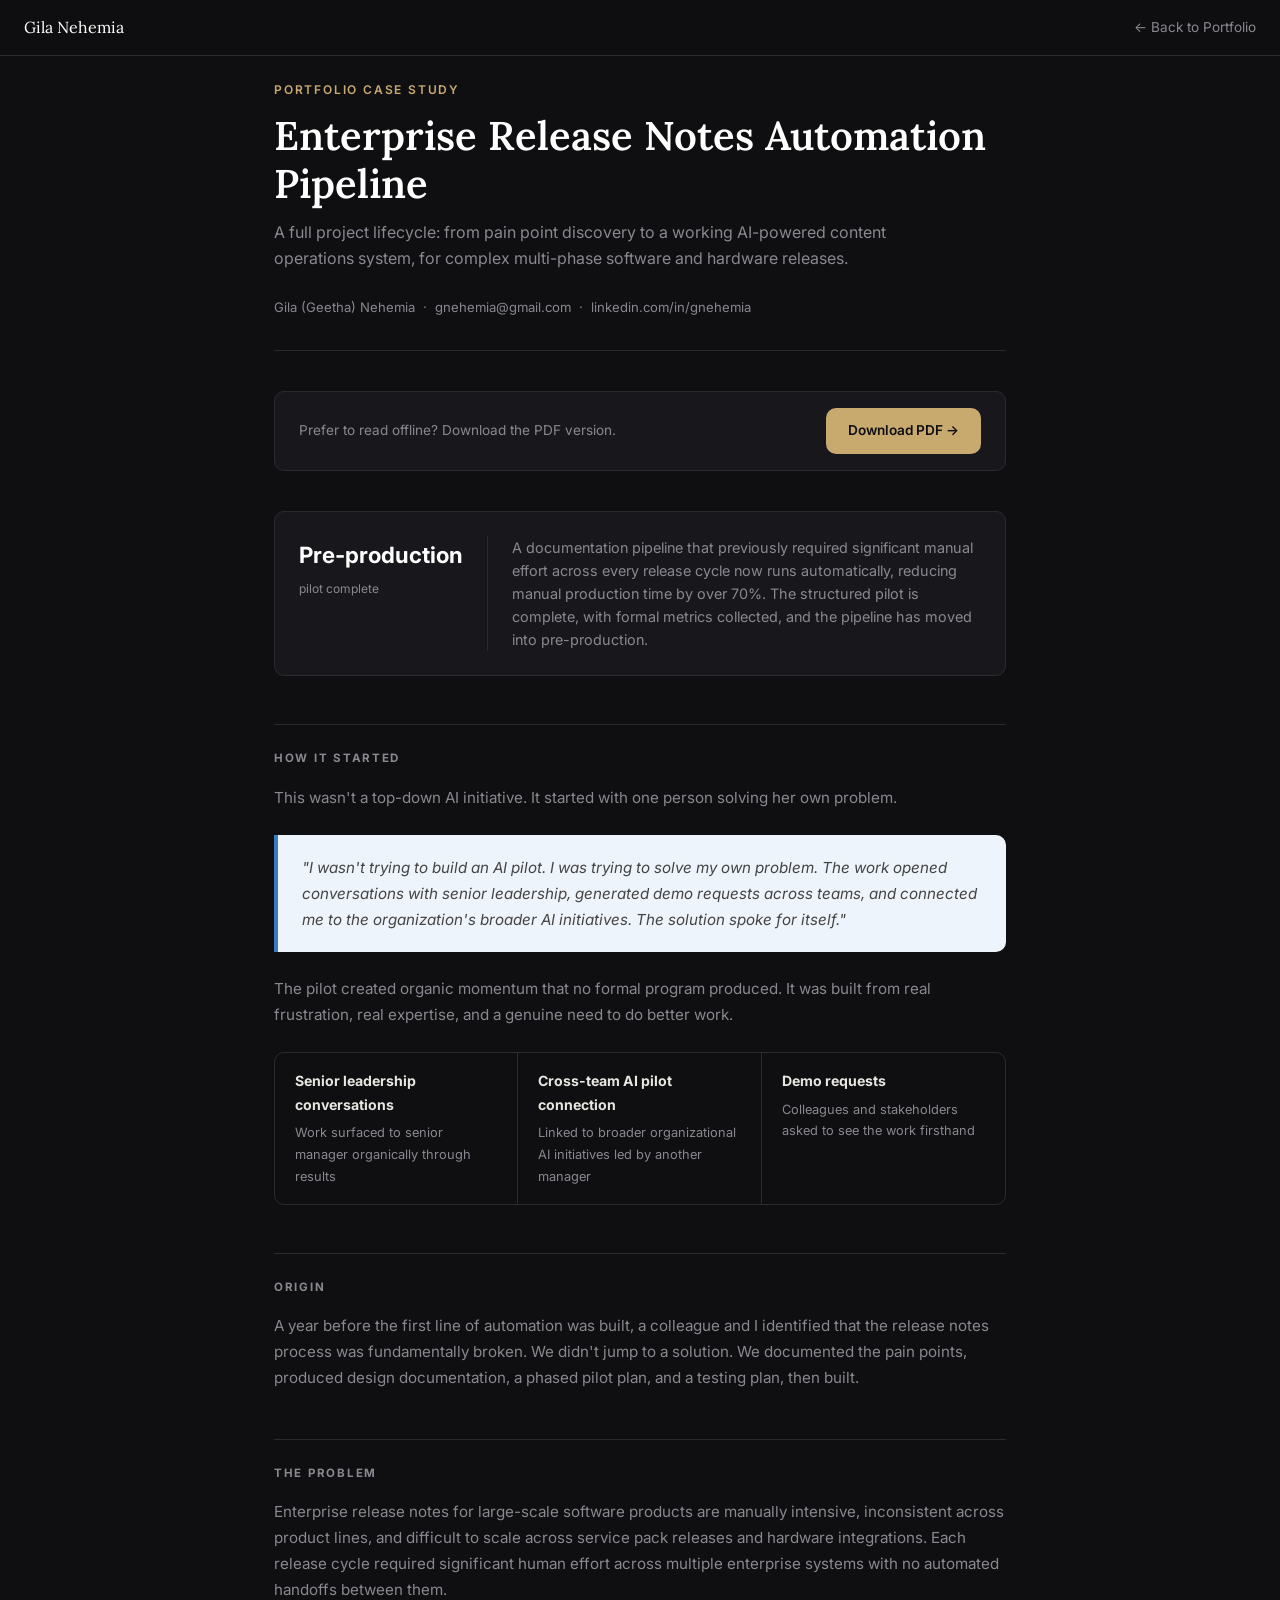
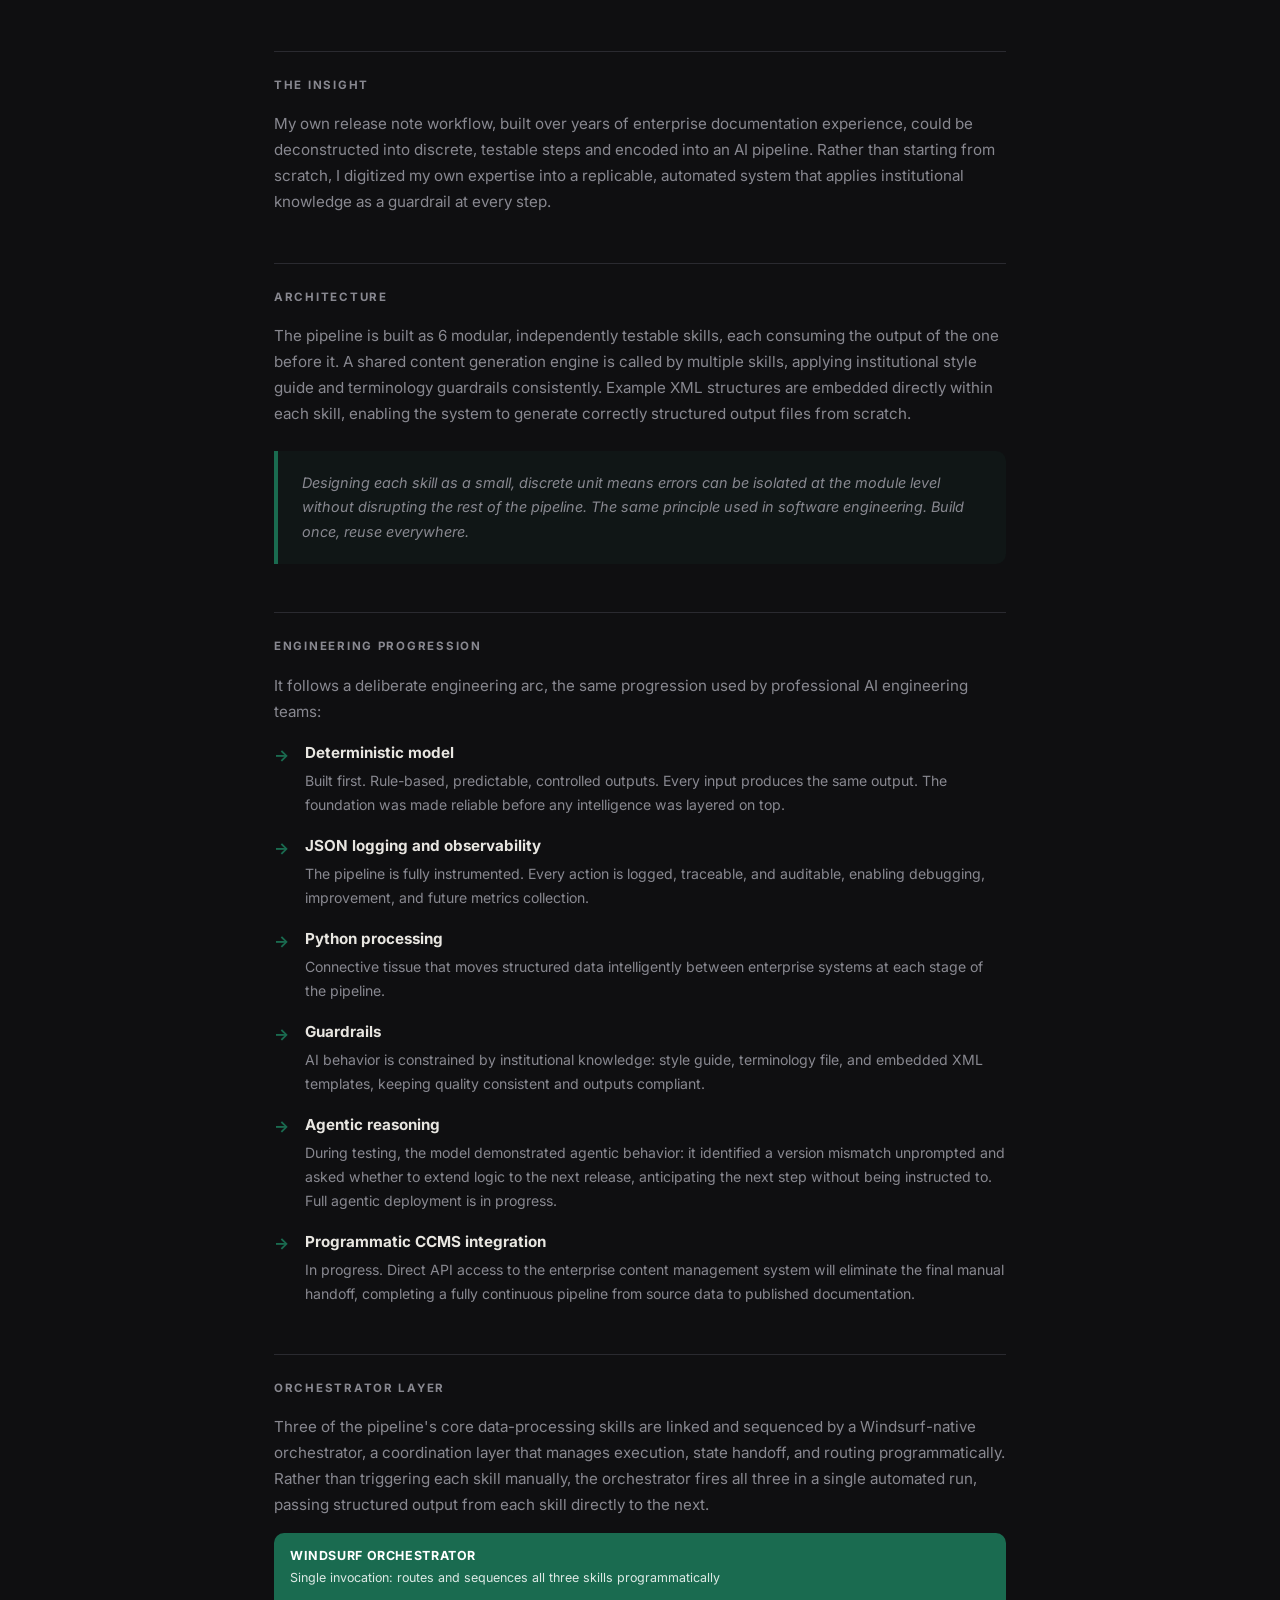
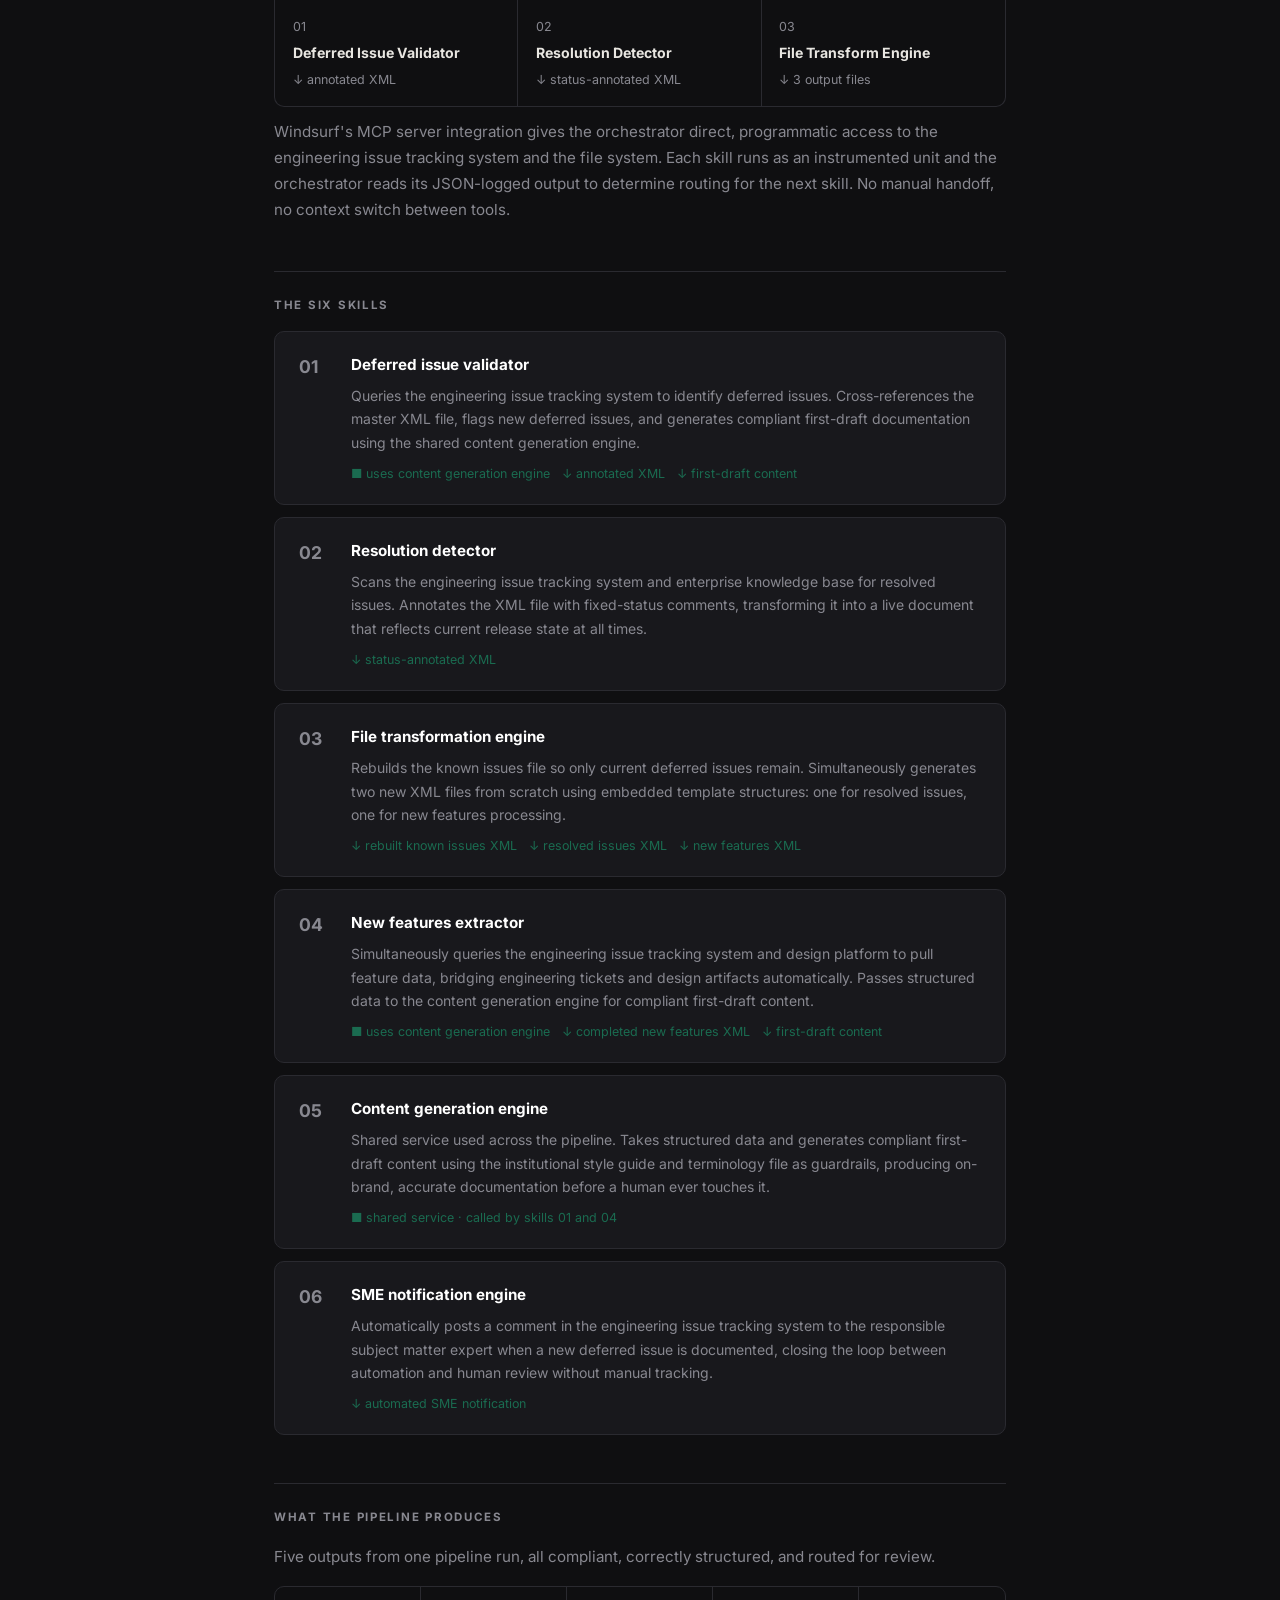
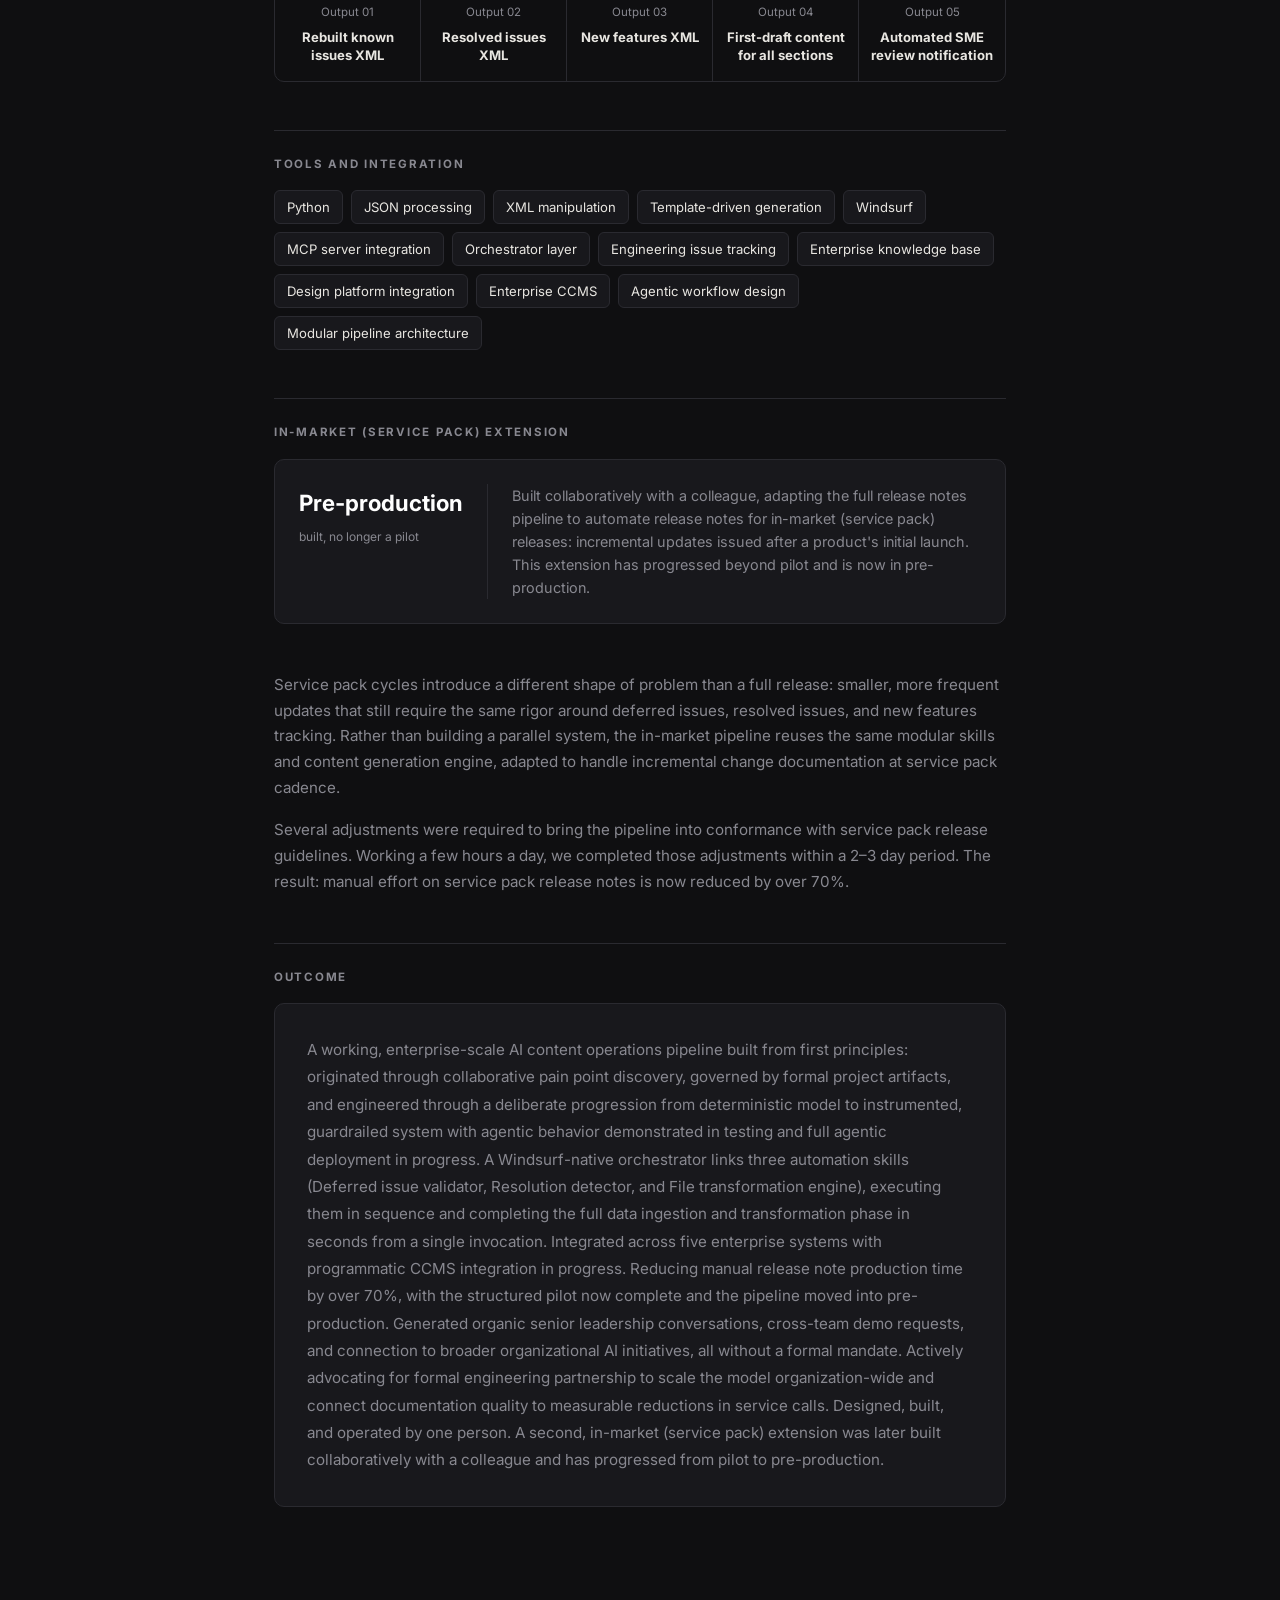
==== case-study.html @ 5558345f "Add in-market (service pack) release notes automation project Introduces a Phase 2 sub-project built" ====
<!DOCTYPE html>
<html lang="en">
<head>
  <meta charset="UTF-8" />
  <meta name="viewport" content="width=device-width, initial-scale=1.0" />
  <title>Case Study: Enterprise Release Notes Automation Pipeline — Gila Nehemia</title>
  <link rel="icon" type="image/x-icon" href="favicon.ico" />
  <link rel="preconnect" href="https://fonts.googleapis.com" />
  <link href="https://fonts.googleapis.com/css2?family=Inter:wght@300;400;500;600;700&family=Lora:ital,wght@0,400;0,600;1,400&display=swap" rel="stylesheet" />
  <style>
    *, *::before, *::after { box-sizing: border-box; margin: 0; padding: 0; }

    :root {
      --bg:        #0f0f11;
      --surface:   #18181c;
      --border:    #2a2a30;
      --text:      #e8e6e1;
      --muted:     #888890;
      --accent:    #c8a96e;
      --green:     #1a6b50;
      --green-lt:  #f0f7f4;
      --blue:      #3a7abf;
      --blue-lt:   #eef4fb;
      --white:     #ffffff;
      --radius:    10px;
      --max-w:     780px;
      --font-sans: 'Inter', system-ui, sans-serif;
      --font-serif:'Lora', Georgia, serif;
    }

    html { scroll-behavior: smooth; }

    body {
      font-family: var(--font-sans);
      background: var(--bg);
      color: var(--text);
      line-height: 1.7;
      font-size: 1rem;
      -webkit-font-smoothing: antialiased;
    }

    a { color: var(--accent); text-decoration: none; }
    a:hover { text-decoration: underline; }

    /* ── Nav ── */
    .nav {
      position: fixed;
      top: 0; left: 0; right: 0;
      z-index: 100;
      background: rgba(15,15,17,0.9);
      backdrop-filter: blur(12px);
      border-bottom: 1px solid var(--border);
      padding: 0 1.5rem;
      height: 56px;
      display: flex;
      align-items: center;
      justify-content: space-between;
    }
    .nav__logo {
      font-family: var(--font-serif);
      font-size: 1rem;
      color: var(--white);
    }
    .nav__back {
      font-size: 0.85rem;
      color: var(--muted);
      transition: color 0.2s;
    }
    .nav__back:hover { color: var(--accent); text-decoration: none; }

    /* ── Layout ── */
    .page {
      max-width: var(--max-w);
      margin: 0 auto;
      padding: 5rem 1.5rem 4rem;
    }

    /* ── Header ── */
    .cs-header {
      margin-bottom: 2.5rem;
      padding-bottom: 2rem;
      border-bottom: 1px solid var(--border);
    }
    .cs-label {
      font-size: 0.75rem;
      font-weight: 600;
      letter-spacing: 0.15em;
      text-transform: uppercase;
      color: var(--accent);
      margin-bottom: 0.75rem;
      display: block;
    }
    .cs-title {
      font-family: var(--font-serif);
      font-size: clamp(1.75rem, 4vw, 2.5rem);
      font-weight: 600;
      line-height: 1.2;
      color: var(--white);
      margin-bottom: 0.75rem;
    }
    .cs-subtitle {
      font-size: 1rem;
      color: var(--muted);
      max-width: 620px;
      line-height: 1.6;
      margin-bottom: 1.5rem;
    }
    .cs-meta {
      font-size: 0.82rem;
      color: var(--muted);
    }
    .cs-meta a { color: var(--muted); }
    .cs-meta a:hover { color: var(--accent); }

    /* ── Status box ── */
    .status-box {
      display: flex;
      gap: 1.5rem;
      background: var(--surface);
      border: 1px solid var(--border);
      border-radius: var(--radius);
      padding: 1.5rem;
      margin-bottom: 3rem;
      align-items: flex-start;
    }
    .status-badge {
      flex-shrink: 0;
    }
    .status-badge strong {
      display: block;
      font-size: 1.4rem;
      color: var(--white);
      font-weight: 700;
    }
    .status-badge span {
      font-size: 0.75rem;
      color: var(--muted);
    }
    .status-desc {
      font-size: 0.9rem;
      color: var(--muted);
      line-height: 1.6;
      border-left: 1px solid var(--border);
      padding-left: 1.5rem;
    }

    /* ── Sections ── */
    .section { margin-bottom: 3rem; scroll-margin-top: 76px; }
    .section-label {
      font-size: 0.72rem;
      font-weight: 700;
      letter-spacing: 0.15em;
      text-transform: uppercase;
      color: var(--muted);
      margin-bottom: 1rem;
      display: block;
    }
    .section hr {
      border: none;
      border-top: 1px solid var(--border);
      margin-bottom: 1.5rem;
    }

    h2 {
      font-family: var(--font-serif);
      font-size: 1.4rem;
      font-weight: 600;
      color: var(--white);
      margin-bottom: 1rem;
      line-height: 1.3;
    }

    p { color: var(--muted); margin-bottom: 1rem; font-size: 0.95rem; }
    p:last-child { margin-bottom: 0; }

    /* ── Blockquote ── */
    blockquote {
      background: var(--blue-lt);
      border-left: 4px solid var(--blue);
      border-radius: 0 var(--radius) var(--radius) 0;
      padding: 1.25rem 1.5rem;
      margin: 1.5rem 0;
      font-style: italic;
      color: #444;
      font-size: 0.95rem;
      line-height: 1.7;
    }

    .green-quote {
      background: rgba(26,107,80,0.08);
      border-left: 4px solid var(--green);
      border-radius: 0 var(--radius) var(--radius) 0;
      padding: 1.25rem 1.5rem;
      margin: 1.5rem 0;
      font-style: italic;
      color: var(--muted);
      font-size: 0.9rem;
      line-height: 1.7;
    }

    /* ── Momentum grid ── */
    .grid-3 {
      display: grid;
      grid-template-columns: repeat(3, 1fr);
      gap: 0;
      border: 1px solid var(--border);
      border-radius: var(--radius);
      overflow: hidden;
      margin: 1.5rem 0;
    }
    .grid-3-cell {
      padding: 1rem 1.25rem;
      border-right: 1px solid var(--border);
    }
    .grid-3-cell:last-child { border-right: none; }
    .grid-3-cell strong {
      display: block;
      font-size: 0.88rem;
      color: var(--text);
      margin-bottom: 0.35rem;
    }
    .grid-3-cell p {
      font-size: 0.8rem;
      color: var(--muted);
      margin: 0;
    }

    /* ── Engineering progression ── */
    .progression { display: flex; flex-direction: column; gap: 1rem; margin: 1rem 0; }
    .prog-item { display: flex; gap: 1rem; align-items: flex-start; }
    .prog-arrow {
      color: var(--green);
      font-weight: 700;
      font-size: 1rem;
      flex-shrink: 0;
      margin-top: 0.1rem;
    }
    .prog-content strong {
      display: block;
      color: var(--text);
      font-size: 0.95rem;
      margin-bottom: 0.2rem;
    }
    .prog-content p { margin: 0; font-size: 0.88rem; }

    /* ── Orchestrator ── */
    .orch-header {
      background: var(--green);
      border-radius: var(--radius) var(--radius) 0 0;
      padding: 0.75rem 1rem;
      font-size: 0.78rem;
      color: var(--white);
    }
    .orch-header strong { display: block; font-weight: 700; letter-spacing: 0.05em; }
    .orch-header span { opacity: 0.85; }
    .orch-skills {
      display: grid;
      grid-template-columns: repeat(3, 1fr);
      border: 1px solid var(--border);
      border-top: none;
      border-radius: 0 0 var(--radius) var(--radius);
      overflow: hidden;
      margin-bottom: 0.75rem;
    }
    .orch-skill {
      padding: 1rem 1.1rem;
      border-right: 1px solid var(--border);
    }
    .orch-skill:last-child { border-right: none; }
    .orch-skill .num { font-size: 0.78rem; color: var(--muted); margin-bottom: 0.25rem; }
    .orch-skill strong { display: block; font-size: 0.88rem; color: var(--text); margin-bottom: 0.25rem; }
    .orch-skill .out { font-size: 0.78rem; color: var(--muted); }

    /* ── Skill cards ── */
    .skill-cards { display: flex; flex-direction: column; gap: 0.75rem; margin: 1rem 0; }
    .skill-card {
      background: var(--surface);
      border: 1px solid var(--border);
      border-radius: var(--radius);
      padding: 1.25rem 1.5rem;
      display: flex;
      gap: 1.25rem;
      align-items: flex-start;
      transition: border-color 0.2s;
    }
    .skill-card:hover { border-color: var(--accent); }
    .skill-num {
      font-size: 1.1rem;
      font-weight: 700;
      color: var(--muted);
      flex-shrink: 0;
      width: 2rem;
    }
    .skill-content strong {
      display: block;
      font-size: 0.95rem;
      color: var(--white);
      margin-bottom: 0.35rem;
    }
    .skill-content p { font-size: 0.875rem; margin-bottom: 0.5rem; }
    .skill-tags { font-size: 0.78rem; color: var(--green); }

    /* ── Outputs ── */
    .outputs {
      display: grid;
      grid-template-columns: repeat(5, 1fr);
      border: 1px solid var(--border);
      border-radius: var(--radius);
      overflow: hidden;
      margin: 1rem 0;
    }
    .output-cell {
      padding: 1rem 0.75rem;
      border-right: 1px solid var(--border);
      text-align: center;
    }
    .output-cell:last-child { border-right: none; }
    .output-cell .out-label { font-size: 0.72rem; color: var(--muted); display: block; margin-bottom: 0.35rem; }
    .output-cell strong { font-size: 0.82rem; color: var(--text); display: block; line-height: 1.4; }

    /* ── Tools ── */
    .tools {
      display: flex;
      flex-wrap: wrap;
      gap: 0.5rem;
      margin: 1rem 0;
    }
    .tool-tag {
      background: var(--surface);
      border: 1px solid var(--border);
      border-radius: 6px;
      padding: 0.3rem 0.75rem;
      font-size: 0.82rem;
      color: var(--text);
    }

    /* ── Outcome ── */
    .outcome-box {
      background: var(--surface);
      border: 1px solid var(--border);
      border-radius: var(--radius);
      padding: 2rem;
    }
    .outcome-box p { font-size: 0.95rem; line-height: 1.8; color: var(--muted); margin: 0; }

    /* ── Download bar ── */
    .download-bar {
      display: flex;
      align-items: center;
      justify-content: space-between;
      flex-wrap: wrap;
      gap: 1rem;
      background: var(--surface);
      border: 1px solid var(--border);
      border-radius: var(--radius);
      padding: 1rem 1.5rem;
      margin-bottom: 2.5rem;
    }
    .download-bar p { margin: 0; font-size: 0.85rem; color: var(--muted); }
    .btn {
      display: inline-block;
      padding: 0.6rem 1.25rem;
      border-radius: var(--radius);
      font-size: 0.85rem;
      font-weight: 600;
      background: var(--accent);
      color: #0f0f11;
      transition: all 0.2s;
      text-decoration: none;
    }
    .btn:hover { background: transparent; border: 2px solid var(--accent); color: var(--accent); text-decoration: none; }
    .btn { border: 2px solid var(--accent); }

    @media (max-width: 640px) {
      .grid-3, .orch-skills, .outputs { grid-template-columns: 1fr; }
      .grid-3-cell, .orch-skill, .output-cell { border-right: none; border-bottom: 1px solid var(--border); }
      .status-box { flex-direction: column; }
      .status-desc { border-left: none; border-top: 1px solid var(--border); padding-left: 0; padding-top: 1rem; }
      .outputs { grid-template-columns: repeat(2, 1fr); }
    }
  </style>
</head>
<body>

  <nav class="nav">
    <a class="nav__logo" href="index.html">Gila Nehemia</a>
    <a class="nav__back" href="index.html">← Back to Portfolio</a>
  </nav>

  <div class="page">

    <!-- HEADER -->
    <header class="cs-header">
      <span class="cs-label">Portfolio Case Study</span>
      <h1 class="cs-title">Enterprise Release Notes Automation Pipeline</h1>
      <p class="cs-subtitle">
        A full project lifecycle: from pain point discovery to a working AI-powered
        content operations system, for complex multi-phase software and hardware releases.
      </p>
      <p class="cs-meta">
        Gila (Geetha) Nehemia &nbsp;·&nbsp;
        <a href="mailto:gnehemia@gmail.com">gnehemia@gmail.com</a> &nbsp;·&nbsp;
        <a href="https://linkedin.com/in/gnehemia" target="_blank" rel="noopener">linkedin.com/in/gnehemia</a>
      </p>
    </header>

    <!-- DOWNLOAD BAR -->
    <div class="download-bar">
      <p>Prefer to read offline? Download the PDF version.</p>
      <a href="Gila_Nehemia_Case_Study.pdf" class="btn" target="_blank">Download PDF →</a>
    </div>

    <!-- STATUS -->
    <div class="status-box">
      <div class="status-badge">
        <strong>Pre-production</strong>
        <span>pilot complete</span>
      </div>
      <div class="status-desc">
        A documentation pipeline that previously required significant manual effort
        across every release cycle now runs automatically, reducing manual production
        time by over 70%. The structured pilot is complete, with formal metrics
        collected, and the pipeline has moved into pre-production.
      </div>
    </div>

    <!-- HOW IT STARTED -->
    <div class="section">
      <hr />
      <span class="section-label">How It Started</span>
      <p>This wasn't a top-down AI initiative. It started with one person solving her own problem.</p>
      <blockquote>
        "I wasn't trying to build an AI pilot. I was trying to solve my own problem. The work
        opened conversations with senior leadership, generated demo requests across teams, and
        connected me to the organization's broader AI initiatives. The solution spoke for itself."
      </blockquote>
      <p>
        The pilot created organic momentum that no formal program produced. It was built from
        real frustration, real expertise, and a genuine need to do better work.
      </p>
      <div class="grid-3">
        <div class="grid-3-cell">
          <strong>Senior leadership conversations</strong>
          <p>Work surfaced to senior manager organically through results</p>
        </div>
        <div class="grid-3-cell">
          <strong>Cross-team AI pilot connection</strong>
          <p>Linked to broader organizational AI initiatives led by another manager</p>
        </div>
        <div class="grid-3-cell">
          <strong>Demo requests</strong>
          <p>Colleagues and stakeholders asked to see the work firsthand</p>
        </div>
      </div>
    </div>

    <!-- ORIGIN -->
    <div class="section">
      <hr />
      <span class="section-label">Origin</span>
      <p>
        A year before the first line of automation was built, a colleague and I identified
        that the release notes process was fundamentally broken. We didn't jump to a solution.
        We documented the pain points, produced design documentation, a phased pilot plan, and
        a testing plan, then built.
      </p>
    </div>

    <!-- THE PROBLEM -->
    <div class="section">
      <hr />
      <span class="section-label">The Problem</span>
      <p>
        Enterprise release notes for large-scale software products are manually intensive,
        inconsistent across product lines, and difficult to scale across service pack releases
        and hardware integrations. Each release cycle required significant human effort across
        multiple enterprise systems with no automated handoffs between them.
      </p>
    </div>

    <!-- THE INSIGHT -->
    <div class="section">
      <hr />
      <span class="section-label">The Insight</span>
      <p>
        My own release note workflow, built over years of enterprise documentation experience,
        could be deconstructed into discrete, testable steps and encoded into an AI pipeline.
        Rather than starting from scratch, I digitized my own expertise into a replicable,
        automated system that applies institutional knowledge as a guardrail at every step.
      </p>
    </div>

    <!-- ARCHITECTURE -->
    <div class="section">
      <hr />
      <span class="section-label">Architecture</span>
      <p>
        The pipeline is built as 6 modular, independently testable skills, each consuming
        the output of the one before it. A shared content generation engine is called by
        multiple skills, applying institutional style guide and terminology guardrails
        consistently. Example XML structures are embedded directly within each skill, enabling
        the system to generate correctly structured output files from scratch.
      </p>
      <div class="green-quote">
        Designing each skill as a small, discrete unit means errors can be isolated at the
        module level without disrupting the rest of the pipeline. The same principle used in
        software engineering. Build once, reuse everywhere.
      </div>
    </div>

    <!-- ENGINEERING PROGRESSION -->
    <div class="section">
      <hr />
      <span class="section-label">Engineering Progression</span>
      <p>It follows a deliberate engineering arc, the same progression used by professional AI engineering teams:</p>
      <div class="progression">
        <div class="prog-item">
          <span class="prog-arrow">→</span>
          <div class="prog-content">
            <strong>Deterministic model</strong>
            <p>Built first. Rule-based, predictable, controlled outputs. Every input produces the same output. The foundation was made reliable before any intelligence was layered on top.</p>
          </div>
        </div>
        <div class="prog-item">
          <span class="prog-arrow">→</span>
          <div class="prog-content">
            <strong>JSON logging and observability</strong>
            <p>The pipeline is fully instrumented. Every action is logged, traceable, and auditable, enabling debugging, improvement, and future metrics collection.</p>
          </div>
        </div>
        <div class="prog-item">
          <span class="prog-arrow">→</span>
          <div class="prog-content">
            <strong>Python processing</strong>
            <p>Connective tissue that moves structured data intelligently between enterprise systems at each stage of the pipeline.</p>
          </div>
        </div>
        <div class="prog-item">
          <span class="prog-arrow">→</span>
          <div class="prog-content">
            <strong>Guardrails</strong>
            <p>AI behavior is constrained by institutional knowledge: style guide, terminology file, and embedded XML templates, keeping quality consistent and outputs compliant.</p>
          </div>
        </div>
        <div class="prog-item">
          <span class="prog-arrow">→</span>
          <div class="prog-content">
            <strong>Agentic reasoning</strong>
            <p>During testing, the model demonstrated agentic behavior: it identified a version mismatch unprompted and asked whether to extend logic to the next release, anticipating the next step without being instructed to. Full agentic deployment is in progress.</p>
          </div>
        </div>
        <div class="prog-item">
          <span class="prog-arrow">→</span>
          <div class="prog-content">
            <strong>Programmatic CCMS integration</strong>
            <p>In progress. Direct API access to the enterprise content management system will eliminate the final manual handoff, completing a fully continuous pipeline from source data to published documentation.</p>
          </div>
        </div>
      </div>
    </div>

    <!-- ORCHESTRATOR LAYER -->
    <div class="section">
      <hr />
      <span class="section-label">Orchestrator Layer</span>
      <p>
        Three of the pipeline's core data-processing skills are linked and sequenced by a
        Windsurf-native orchestrator, a coordination layer that manages execution, state
        handoff, and routing programmatically. Rather than triggering each skill manually,
        the orchestrator fires all three in a single automated run, passing structured output
        from each skill directly to the next.
      </p>
      <div class="orch-header">
        <strong>WINDSURF ORCHESTRATOR</strong>
        <span>Single invocation: routes and sequences all three skills programmatically</span>
      </div>
      <div class="orch-skills">
        <div class="orch-skill">
          <div class="num">01</div>
          <strong>Deferred Issue Validator</strong>
          <div class="out">↓ annotated XML</div>
        </div>
        <div class="orch-skill">
          <div class="num">02</div>
          <strong>Resolution Detector</strong>
          <div class="out">↓ status-annotated XML</div>
        </div>
        <div class="orch-skill">
          <div class="num">03</div>
          <strong>File Transform Engine</strong>
          <div class="out">↓ 3 output files</div>
        </div>
      </div>
      <p>
        Windsurf's MCP server integration gives the orchestrator direct, programmatic access
        to the engineering issue tracking system and the file system. Each skill runs as an
        instrumented unit and the orchestrator reads its JSON-logged output to determine
        routing for the next skill. No manual handoff, no context switch between tools.
      </p>
    </div>

    <!-- THE SIX SKILLS -->
    <div class="section">
      <hr />
      <span class="section-label">The Six Skills</span>
      <div class="skill-cards">
        <div class="skill-card">
          <div class="skill-num">01</div>
          <div class="skill-content">
            <strong>Deferred issue validator</strong>
            <p>Queries the engineering issue tracking system to identify deferred issues. Cross-references the master XML file, flags new deferred issues, and generates compliant first-draft documentation using the shared content generation engine.</p>
            <div class="skill-tags">■ uses content generation engine &nbsp; ↓ annotated XML &nbsp; ↓ first-draft content</div>
          </div>
        </div>
        <div class="skill-card">
          <div class="skill-num">02</div>
          <div class="skill-content">
            <strong>Resolution detector</strong>
            <p>Scans the engineering issue tracking system and enterprise knowledge base for resolved issues. Annotates the XML file with fixed-status comments, transforming it into a live document that reflects current release state at all times.</p>
            <div class="skill-tags">↓ status-annotated XML</div>
          </div>
        </div>
        <div class="skill-card">
          <div class="skill-num">03</div>
          <div class="skill-content">
            <strong>File transformation engine</strong>
            <p>Rebuilds the known issues file so only current deferred issues remain. Simultaneously generates two new XML files from scratch using embedded template structures: one for resolved issues, one for new features processing.</p>
            <div class="skill-tags">↓ rebuilt known issues XML &nbsp; ↓ resolved issues XML &nbsp; ↓ new features XML</div>
          </div>
        </div>
        <div class="skill-card">
          <div class="skill-num">04</div>
          <div class="skill-content">
            <strong>New features extractor</strong>
            <p>Simultaneously queries the engineering issue tracking system and design platform to pull feature data, bridging engineering tickets and design artifacts automatically. Passes structured data to the content generation engine for compliant first-draft content.</p>
            <div class="skill-tags">■ uses content generation engine &nbsp; ↓ completed new features XML &nbsp; ↓ first-draft content</div>
          </div>
        </div>
        <div class="skill-card">
          <div class="skill-num">05</div>
          <div class="skill-content">
            <strong>Content generation engine</strong>
            <p>Shared service used across the pipeline. Takes structured data and generates compliant first-draft content using the institutional style guide and terminology file as guardrails, producing on-brand, accurate documentation before a human ever touches it.</p>
            <div class="skill-tags">■ shared service · called by skills 01 and 04</div>
          </div>
        </div>
        <div class="skill-card">
          <div class="skill-num">06</div>
          <div class="skill-content">
            <strong>SME notification engine</strong>
            <p>Automatically posts a comment in the engineering issue tracking system to the responsible subject matter expert when a new deferred issue is documented, closing the loop between automation and human review without manual tracking.</p>
            <div class="skill-tags">↓ automated SME notification</div>
          </div>
        </div>
      </div>
    </div>

    <!-- WHAT THE PIPELINE PRODUCES -->
    <div class="section">
      <hr />
      <span class="section-label">What the Pipeline Produces</span>
      <p>Five outputs from one pipeline run, all compliant, correctly structured, and routed for review.</p>
      <div class="outputs">
        <div class="output-cell">
          <span class="out-label">Output 01</span>
          <strong>Rebuilt known issues XML</strong>
        </div>
        <div class="output-cell">
          <span class="out-label">Output 02</span>
          <strong>Resolved issues XML</strong>
        </div>
        <div class="output-cell">
          <span class="out-label">Output 03</span>
          <strong>New features XML</strong>
        </div>
        <div class="output-cell">
          <span class="out-label">Output 04</span>
          <strong>First-draft content for all sections</strong>
        </div>
        <div class="output-cell">
          <span class="out-label">Output 05</span>
          <strong>Automated SME review notification</strong>
        </div>
      </div>
    </div>

    <!-- TOOLS -->
    <div class="section">
      <hr />
      <span class="section-label">Tools and Integration</span>
      <div class="tools">
        <span class="tool-tag">Python</span>
        <span class="tool-tag">JSON processing</span>
        <span class="tool-tag">XML manipulation</span>
        <span class="tool-tag">Template-driven generation</span>
        <span class="tool-tag">Windsurf</span>
        <span class="tool-tag">MCP server integration</span>
        <span class="tool-tag">Orchestrator layer</span>
        <span class="tool-tag">Engineering issue tracking</span>
        <span class="tool-tag">Enterprise knowledge base</span>
        <span class="tool-tag">Design platform integration</span>
        <span class="tool-tag">Enterprise CCMS</span>
        <span class="tool-tag">Agentic workflow design</span>
        <span class="tool-tag">Modular pipeline architecture</span>
      </div>
    </div>

    <!-- IN-MARKET EXTENSION -->
    <div class="section" id="in-market">
      <hr />
      <span class="section-label">In-Market (Service Pack) Extension</span>
      <div class="status-box">
        <div class="status-badge">
          <strong>Pre-production</strong>
          <span>built, no longer a pilot</span>
        </div>
        <div class="status-desc">
          Built collaboratively with a colleague, adapting the full release notes pipeline to
          automate release notes for in-market (service pack) releases: incremental updates
          issued after a product's initial launch. This extension has progressed beyond pilot
          and is now in pre-production.
        </div>
      </div>
      <p>
        Service pack cycles introduce a different shape of problem than a full release: smaller,
        more frequent updates that still require the same rigor around deferred issues, resolved
        issues, and new features tracking. Rather than building a parallel system, the in-market
        pipeline reuses the same modular skills and content generation engine, adapted to handle
        incremental change documentation at service pack cadence.
      </p>
      <p>
        Several adjustments were required to bring the pipeline into conformance with service
        pack release guidelines. Working a few hours a day, we completed those adjustments within
        a 2&ndash;3 day period. The result: manual effort on service pack release notes is now
        reduced by over 70%.
      </p>
    </div>

    <!-- OUTCOME -->
    <div class="section">
      <hr />
      <span class="section-label">Outcome</span>
      <div class="outcome-box">
        <p>
          A working, enterprise-scale AI content operations pipeline built from first principles:
          originated through collaborative pain point discovery, governed by formal project
          artifacts, and engineered through a deliberate progression from deterministic model to
          instrumented, guardrailed system with agentic behavior demonstrated in testing and full
          agentic deployment in progress. A Windsurf-native orchestrator links three automation
          skills (Deferred issue validator, Resolution detector, and File transformation engine),
          executing them in sequence and completing the full data ingestion and transformation
          phase in seconds from a single invocation. Integrated across five enterprise systems
          with programmatic CCMS integration in progress. Reducing manual release note production
          time by over 70%, with the structured pilot now complete and the pipeline moved
          into pre-production. Generated organic senior leadership conversations, cross-team demo
          requests, and connection to broader organizational AI initiatives, all without a formal
          mandate. Actively advocating for formal engineering partnership to scale the model
          organization-wide and connect documentation quality to measurable reductions in service
          calls. Designed, built, and operated by one person. A second, in-market (service pack)
          extension was later built collaboratively with a colleague and has progressed from
          pilot to pre-production.
        </p>
      </div>
    </div>

  </div><!-- /page -->

</body>
</html>
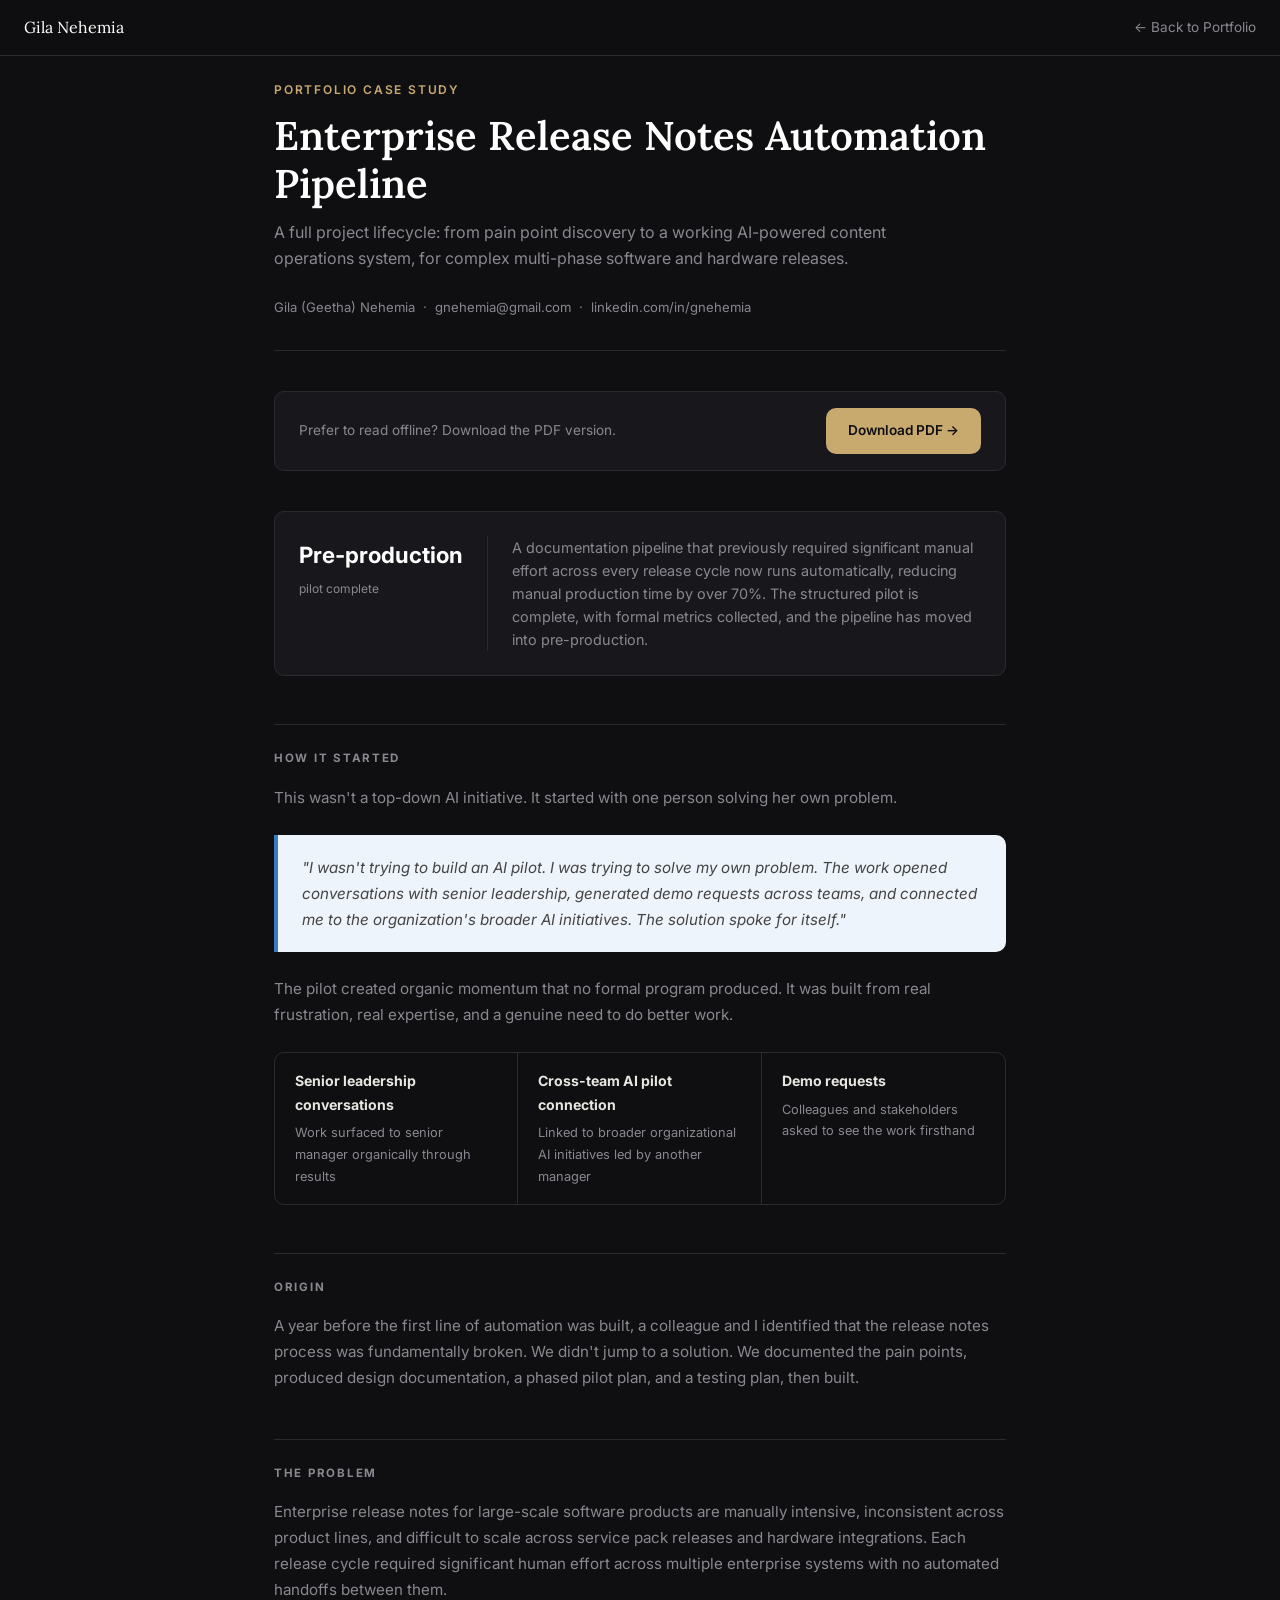
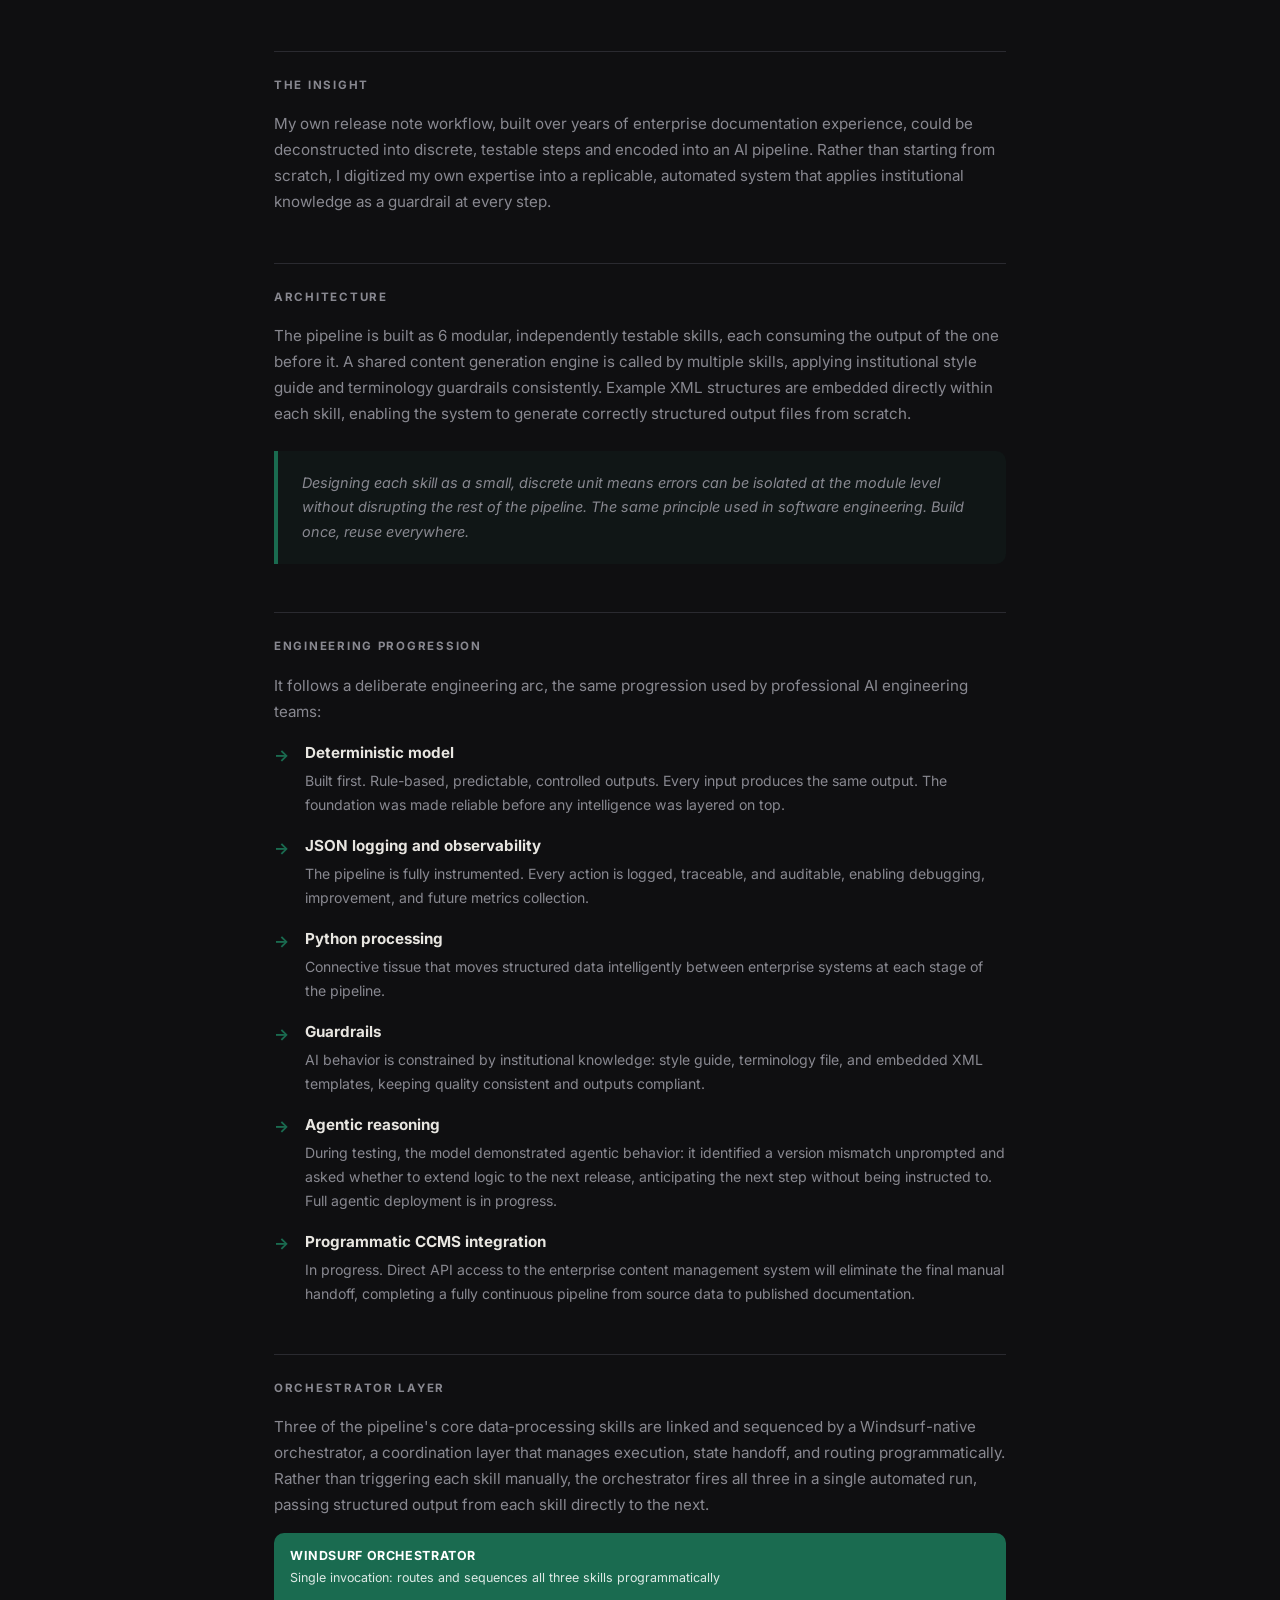
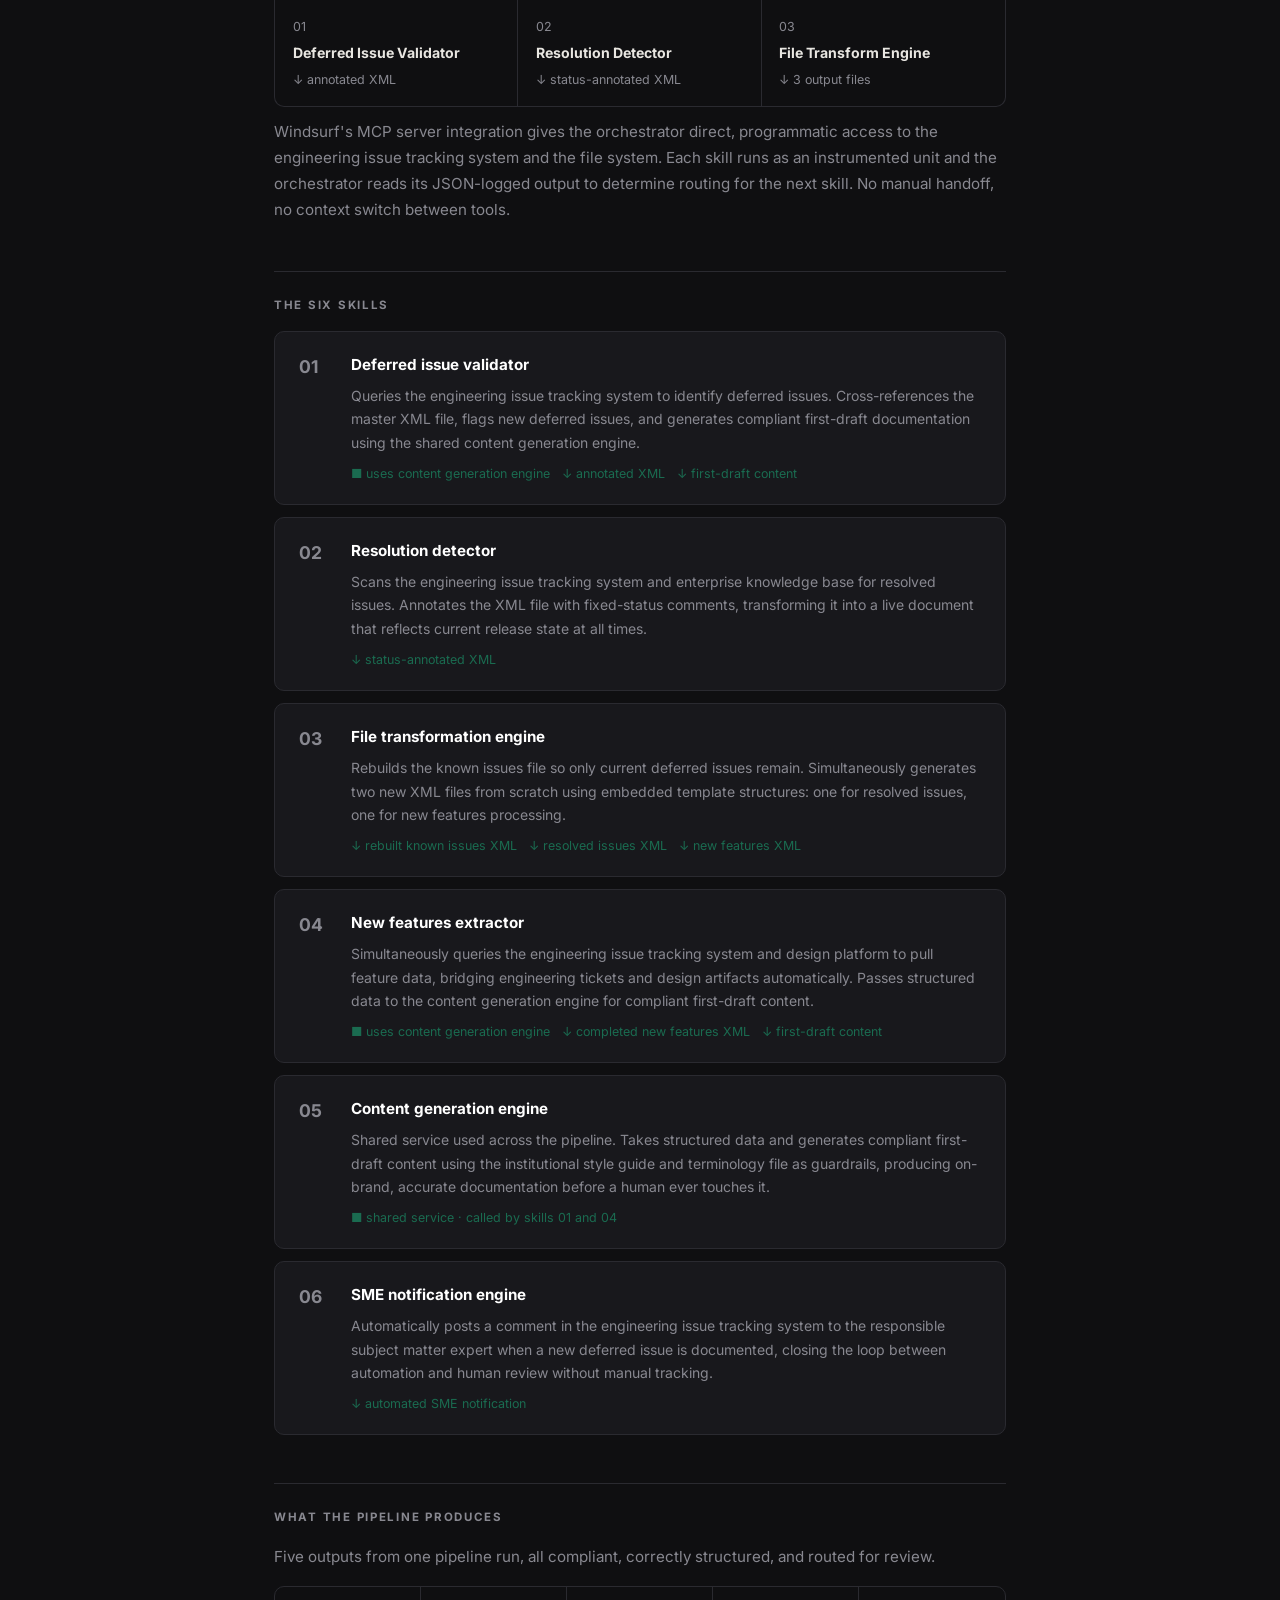
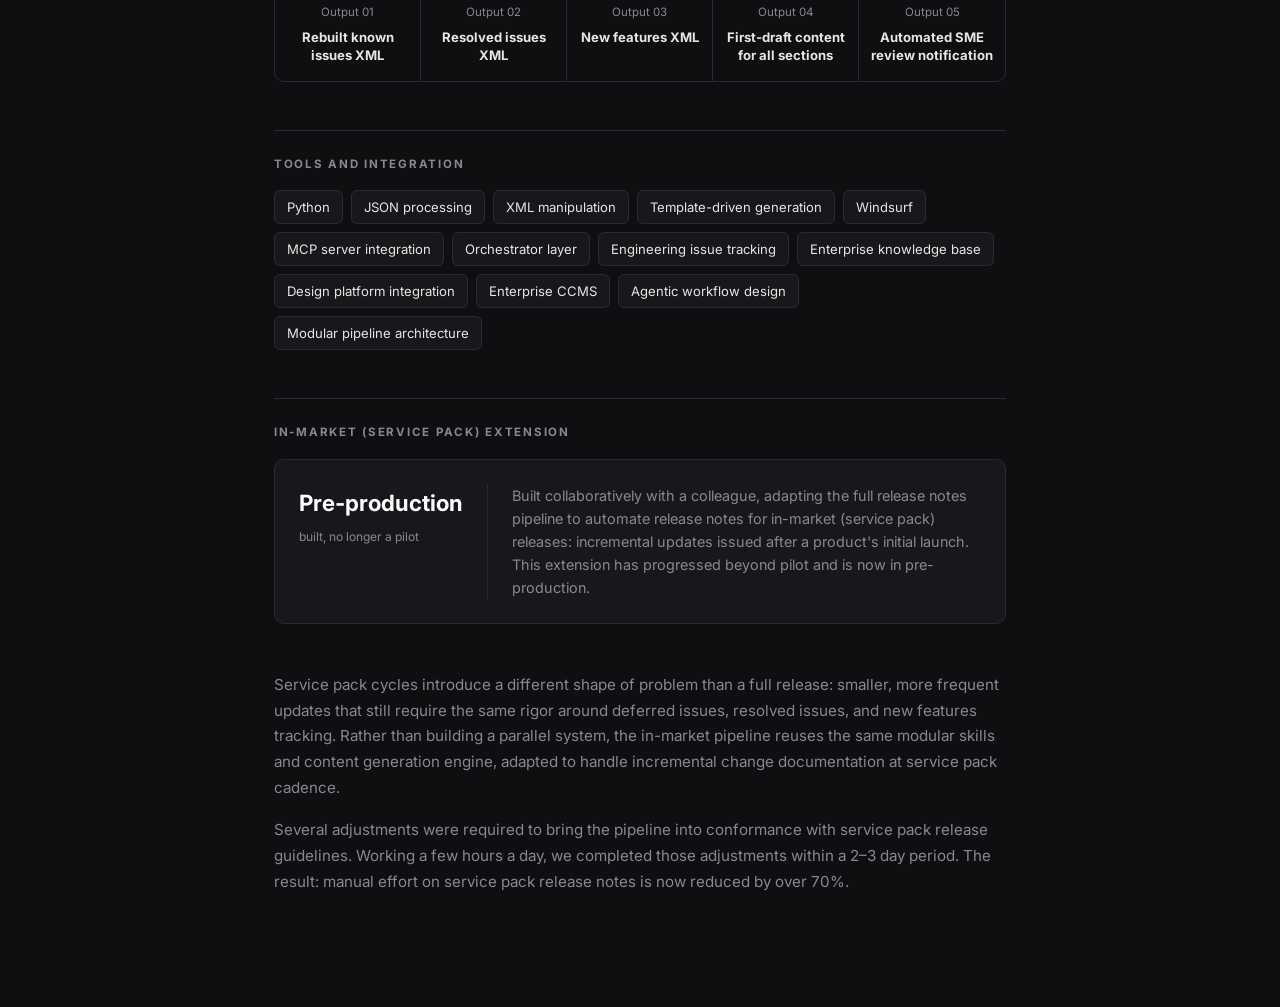
==== commit 5bc52fd4: "Remove Outcome section from case study page and PDF" ====
--- a/case-study.html
+++ b/case-study.html
@@ -736,33 +736,6 @@
       </p>
     </div>
 
-    <!-- OUTCOME -->
-    <div class="section">
-      <hr />
-      <span class="section-label">Outcome</span>
-      <div class="outcome-box">
-        <p>
-          A working, enterprise-scale AI content operations pipeline built from first principles:
-          originated through collaborative pain point discovery, governed by formal project
-          artifacts, and engineered through a deliberate progression from deterministic model to
-          instrumented, guardrailed system with agentic behavior demonstrated in testing and full
-          agentic deployment in progress. A Windsurf-native orchestrator links three automation
-          skills (Deferred issue validator, Resolution detector, and File transformation engine),
-          executing them in sequence and completing the full data ingestion and transformation
-          phase in seconds from a single invocation. Integrated across five enterprise systems
-          with programmatic CCMS integration in progress. Reducing manual release note production
-          time by over 70%, with the structured pilot now complete and the pipeline moved
-          into pre-production. Generated organic senior leadership conversations, cross-team demo
-          requests, and connection to broader organizational AI initiatives, all without a formal
-          mandate. Actively advocating for formal engineering partnership to scale the model
-          organization-wide and connect documentation quality to measurable reductions in service
-          calls. Designed, built, and operated by one person. A second, in-market (service pack)
-          extension was later built collaboratively with a colleague and has progressed from
-          pilot to pre-production.
-        </p>
-      </div>
-    </div>
-
   </div><!-- /page -->
 
 </body>
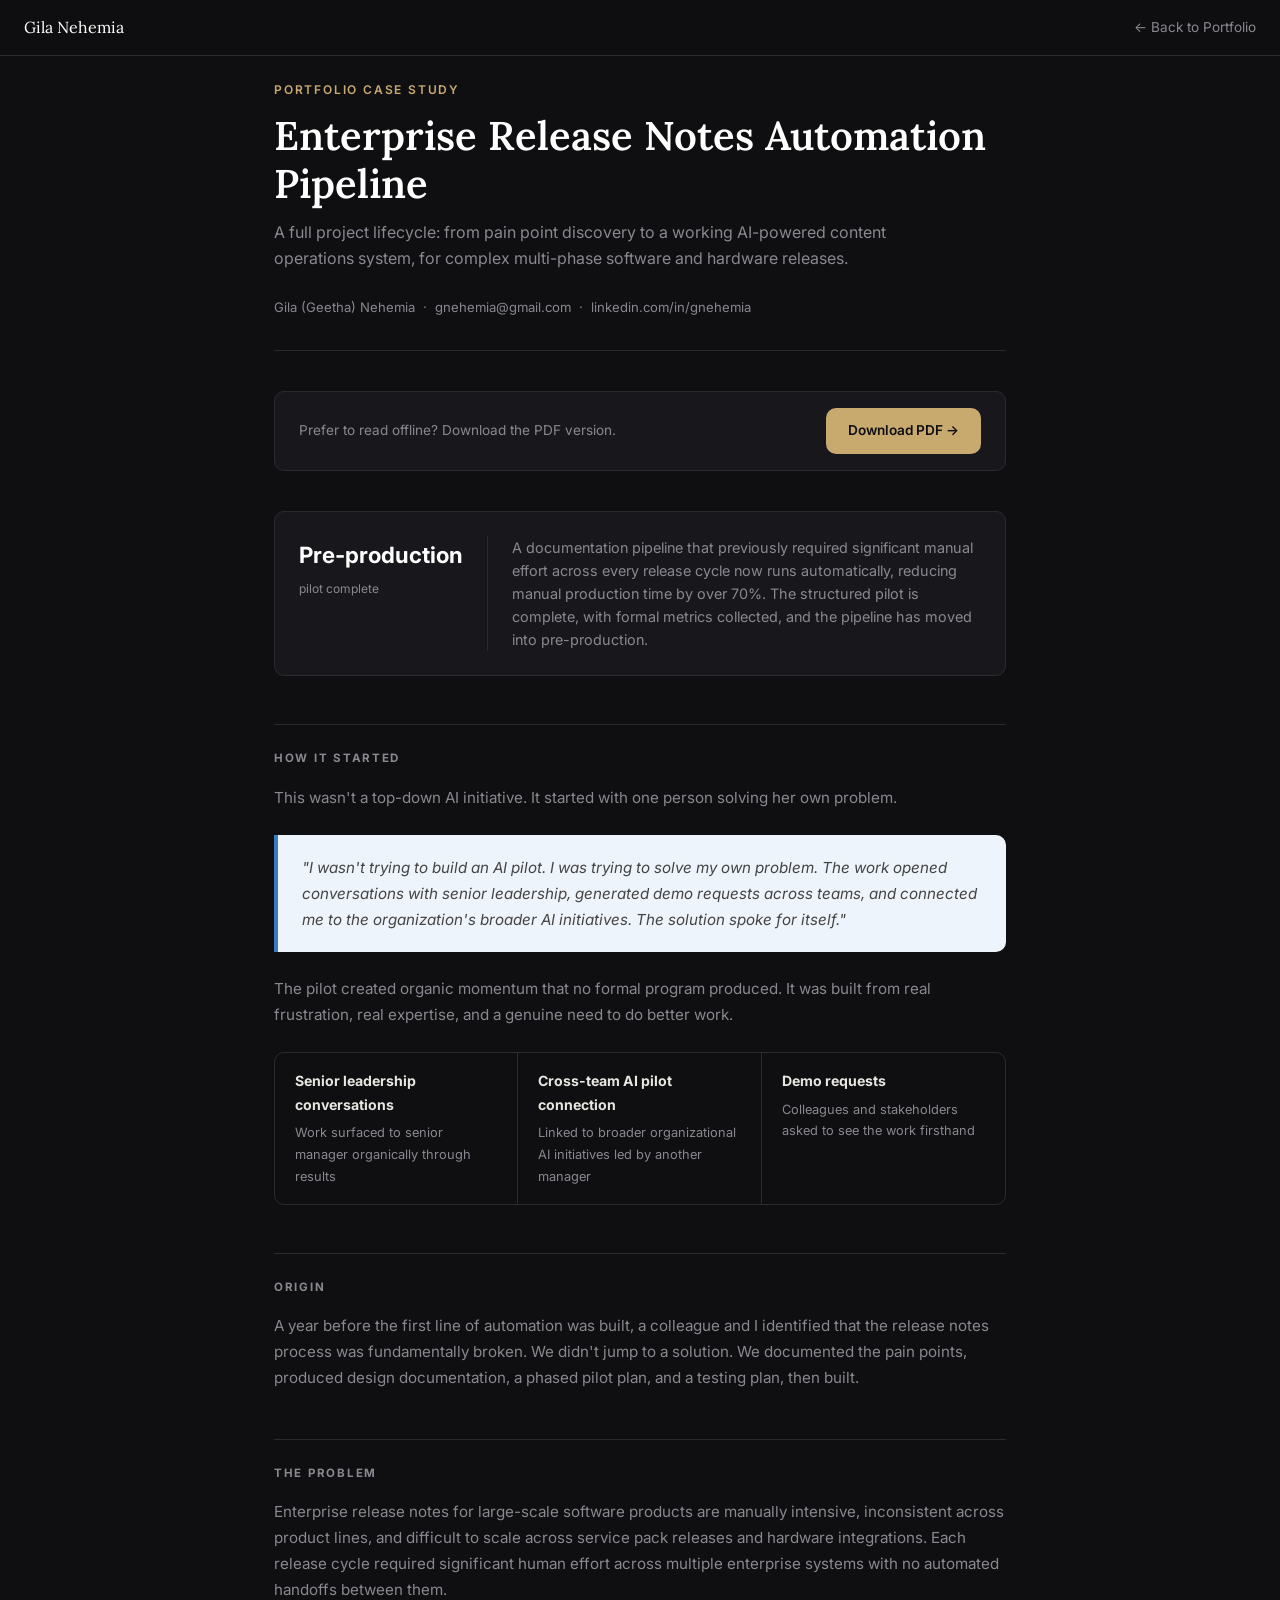
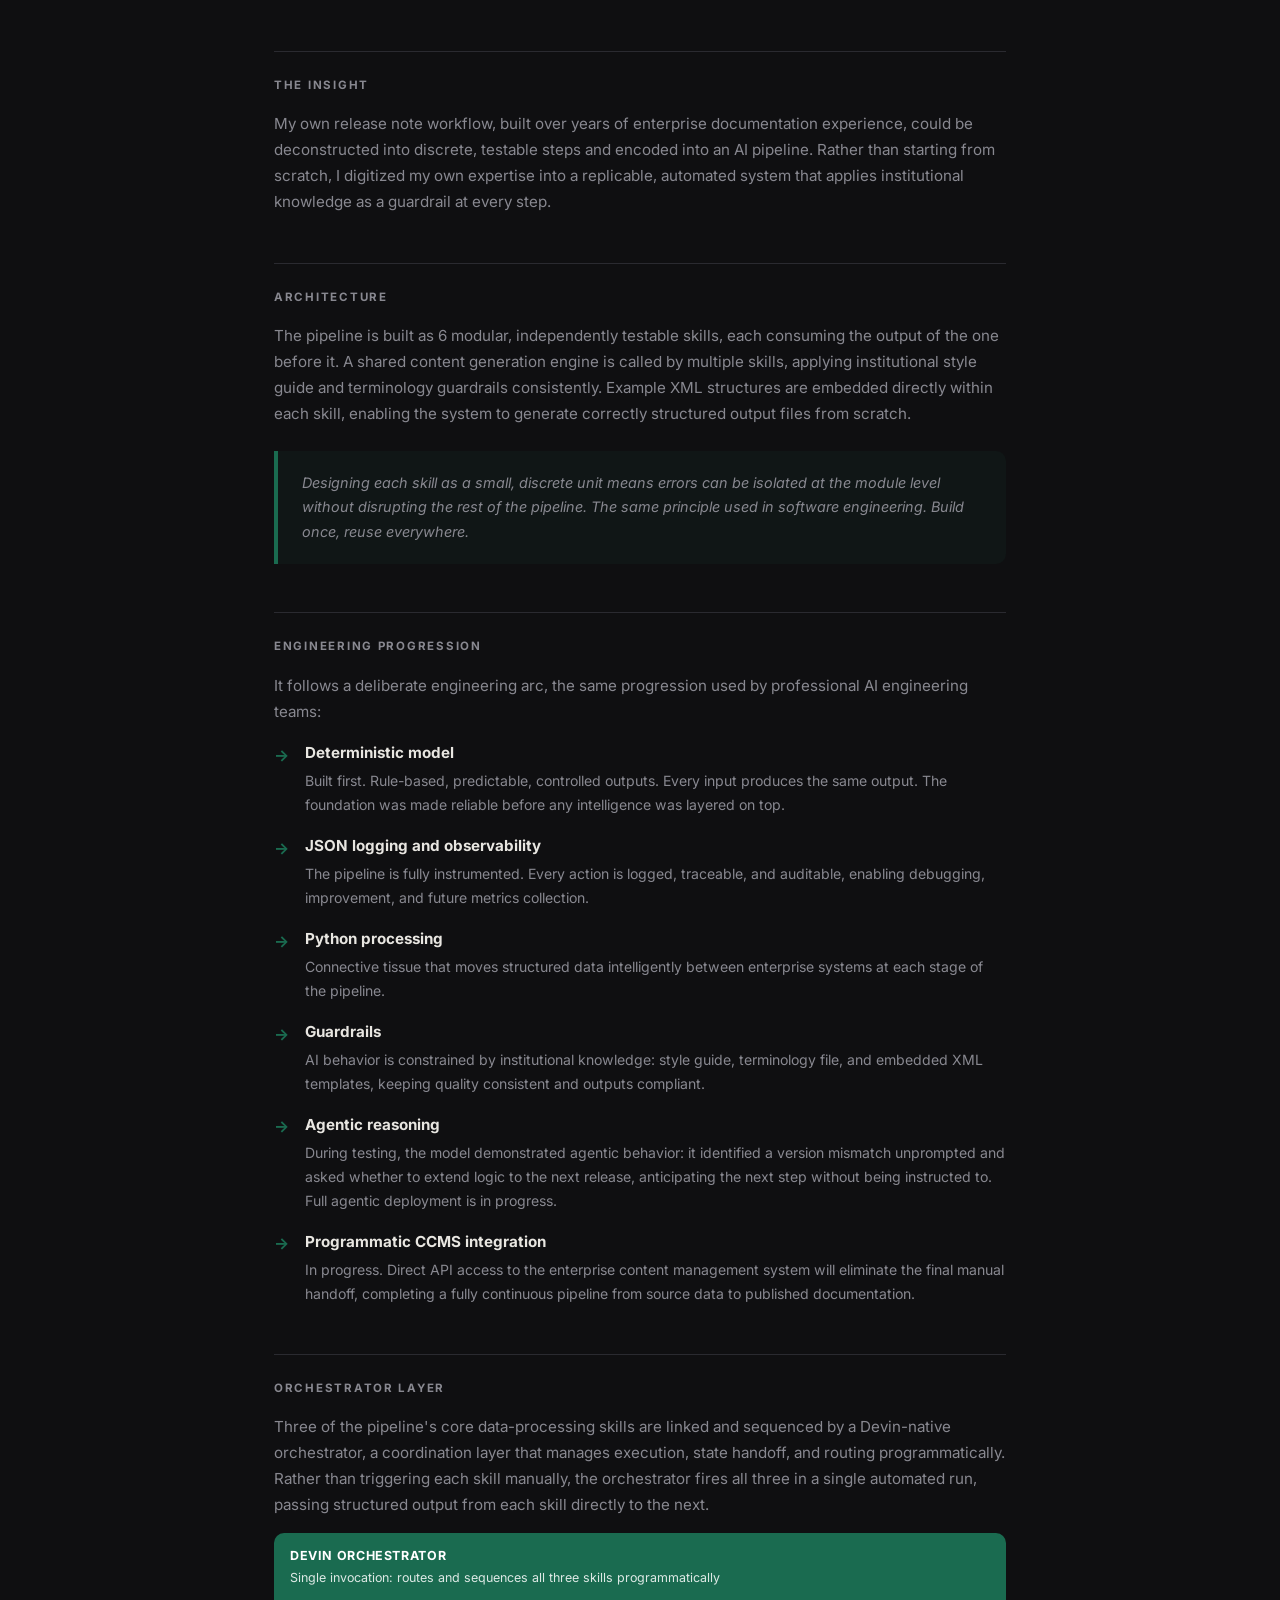
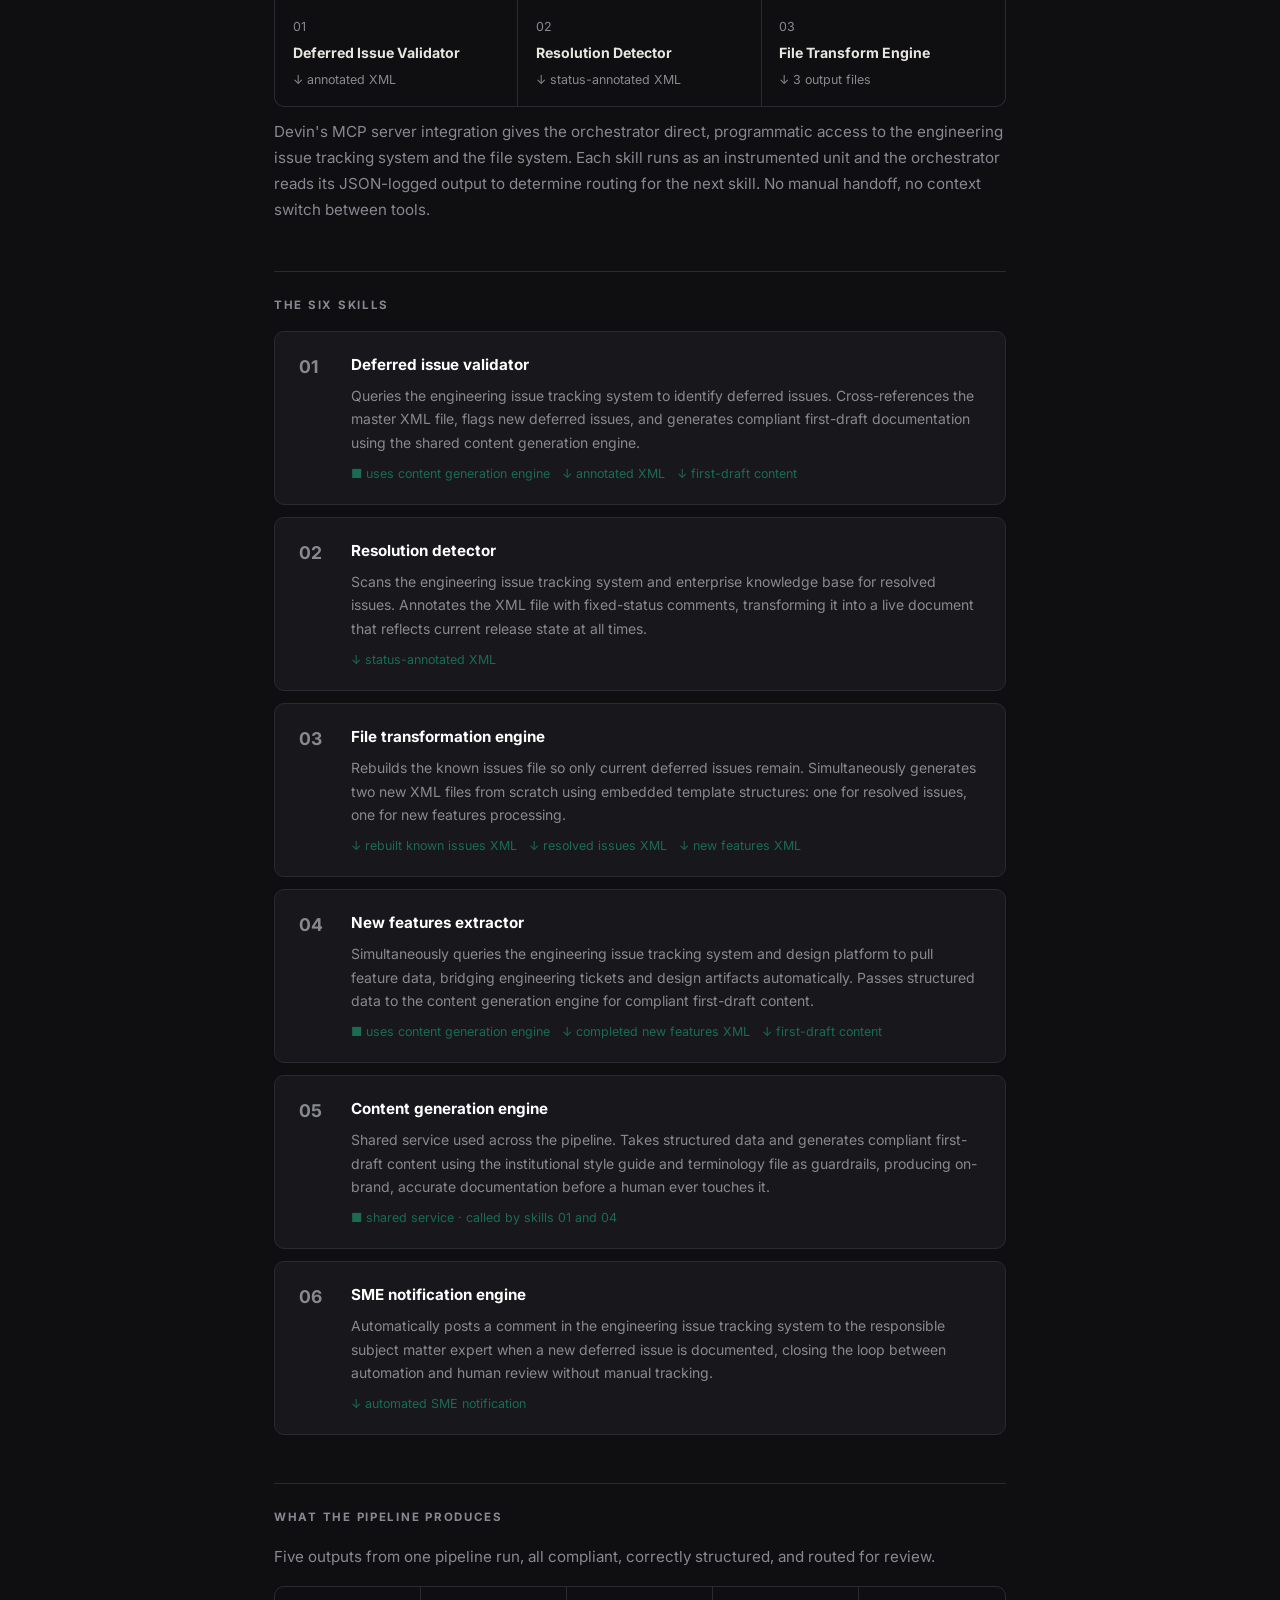
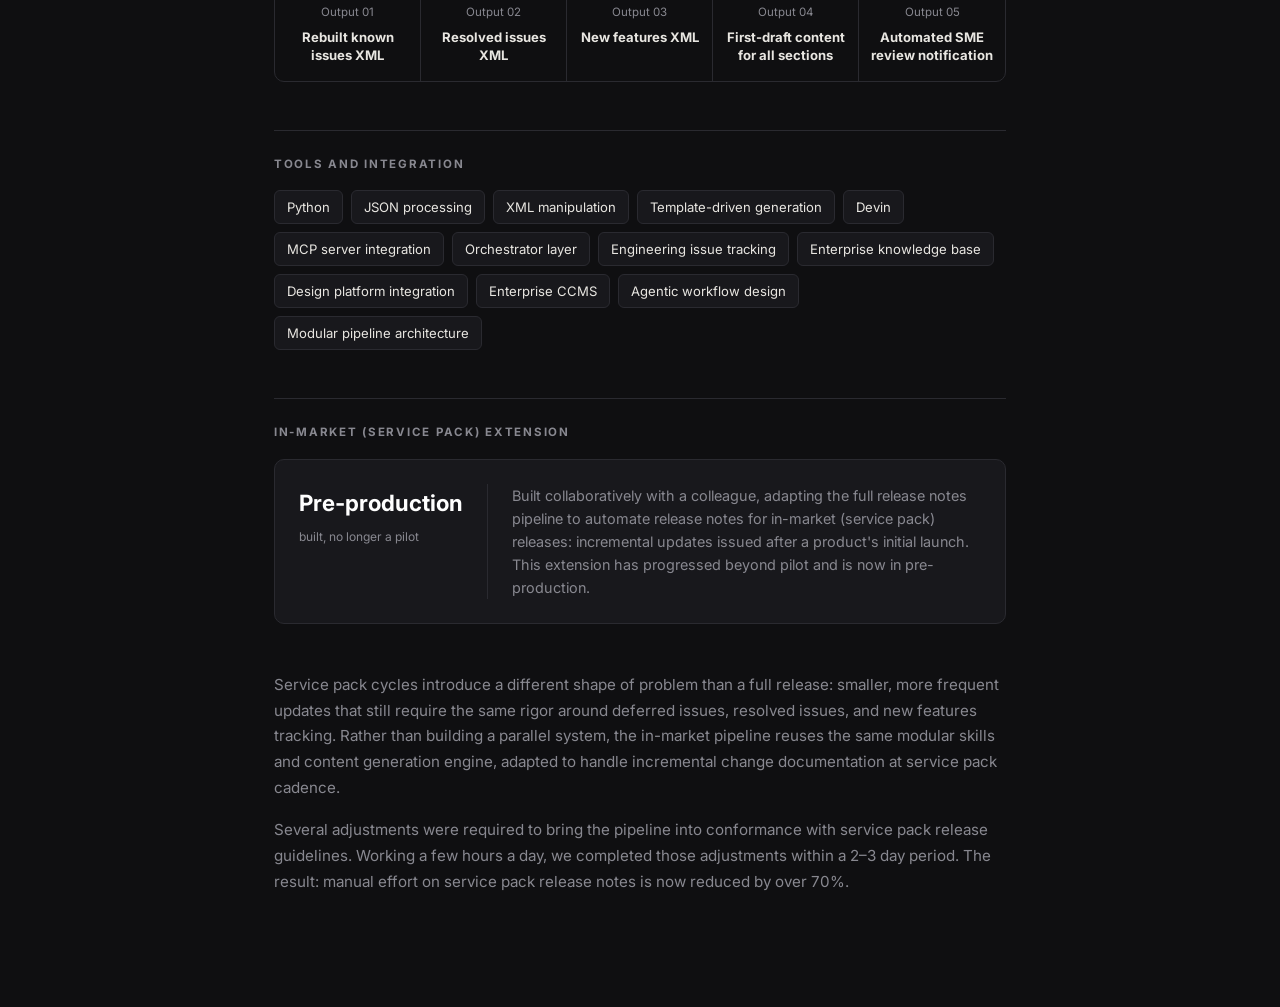
==== commit 7606ed57: "Update Windsurf references to Devin Tool name change reflected in case study and skills list." ====
--- a/case-study.html
+++ b/case-study.html
@@ -3,7 +3,7 @@
 <head>
   <meta charset="UTF-8" />
   <meta name="viewport" content="width=device-width, initial-scale=1.0" />
-  <title>Case Study: Enterprise Release Notes Automation Pipeline — Gila Nehemia</title>
+  <title>Case Study: Enterprise Release Notes Automation Pipeline | Gila Nehemia</title>
   <link rel="icon" type="image/x-icon" href="favicon.ico" />
   <link rel="preconnect" href="https://fonts.googleapis.com" />
   <link href="https://fonts.googleapis.com/css2?family=Inter:wght@300;400;500;600;700&family=Lora:ital,wght@0,400;0,600;1,400&display=swap" rel="stylesheet" />
@@ -565,13 +565,13 @@
       <span class="section-label">Orchestrator Layer</span>
       <p>
         Three of the pipeline's core data-processing skills are linked and sequenced by a
-        Windsurf-native orchestrator, a coordination layer that manages execution, state
+        Devin-native orchestrator, a coordination layer that manages execution, state
         handoff, and routing programmatically. Rather than triggering each skill manually,
         the orchestrator fires all three in a single automated run, passing structured output
         from each skill directly to the next.
       </p>
       <div class="orch-header">
-        <strong>WINDSURF ORCHESTRATOR</strong>
+        <strong>DEVIN ORCHESTRATOR</strong>
         <span>Single invocation: routes and sequences all three skills programmatically</span>
       </div>
       <div class="orch-skills">
@@ -592,7 +592,7 @@
         </div>
       </div>
       <p>
-        Windsurf's MCP server integration gives the orchestrator direct, programmatic access
+        Devin's MCP server integration gives the orchestrator direct, programmatic access
         to the engineering issue tracking system and the file system. Each skill runs as an
         instrumented unit and the orchestrator reads its JSON-logged output to determine
         routing for the next skill. No manual handoff, no context switch between tools.
@@ -693,7 +693,7 @@
         <span class="tool-tag">JSON processing</span>
         <span class="tool-tag">XML manipulation</span>
         <span class="tool-tag">Template-driven generation</span>
-        <span class="tool-tag">Windsurf</span>
+        <span class="tool-tag">Devin</span>
         <span class="tool-tag">MCP server integration</span>
         <span class="tool-tag">Orchestrator layer</span>
         <span class="tool-tag">Engineering issue tracking</span>
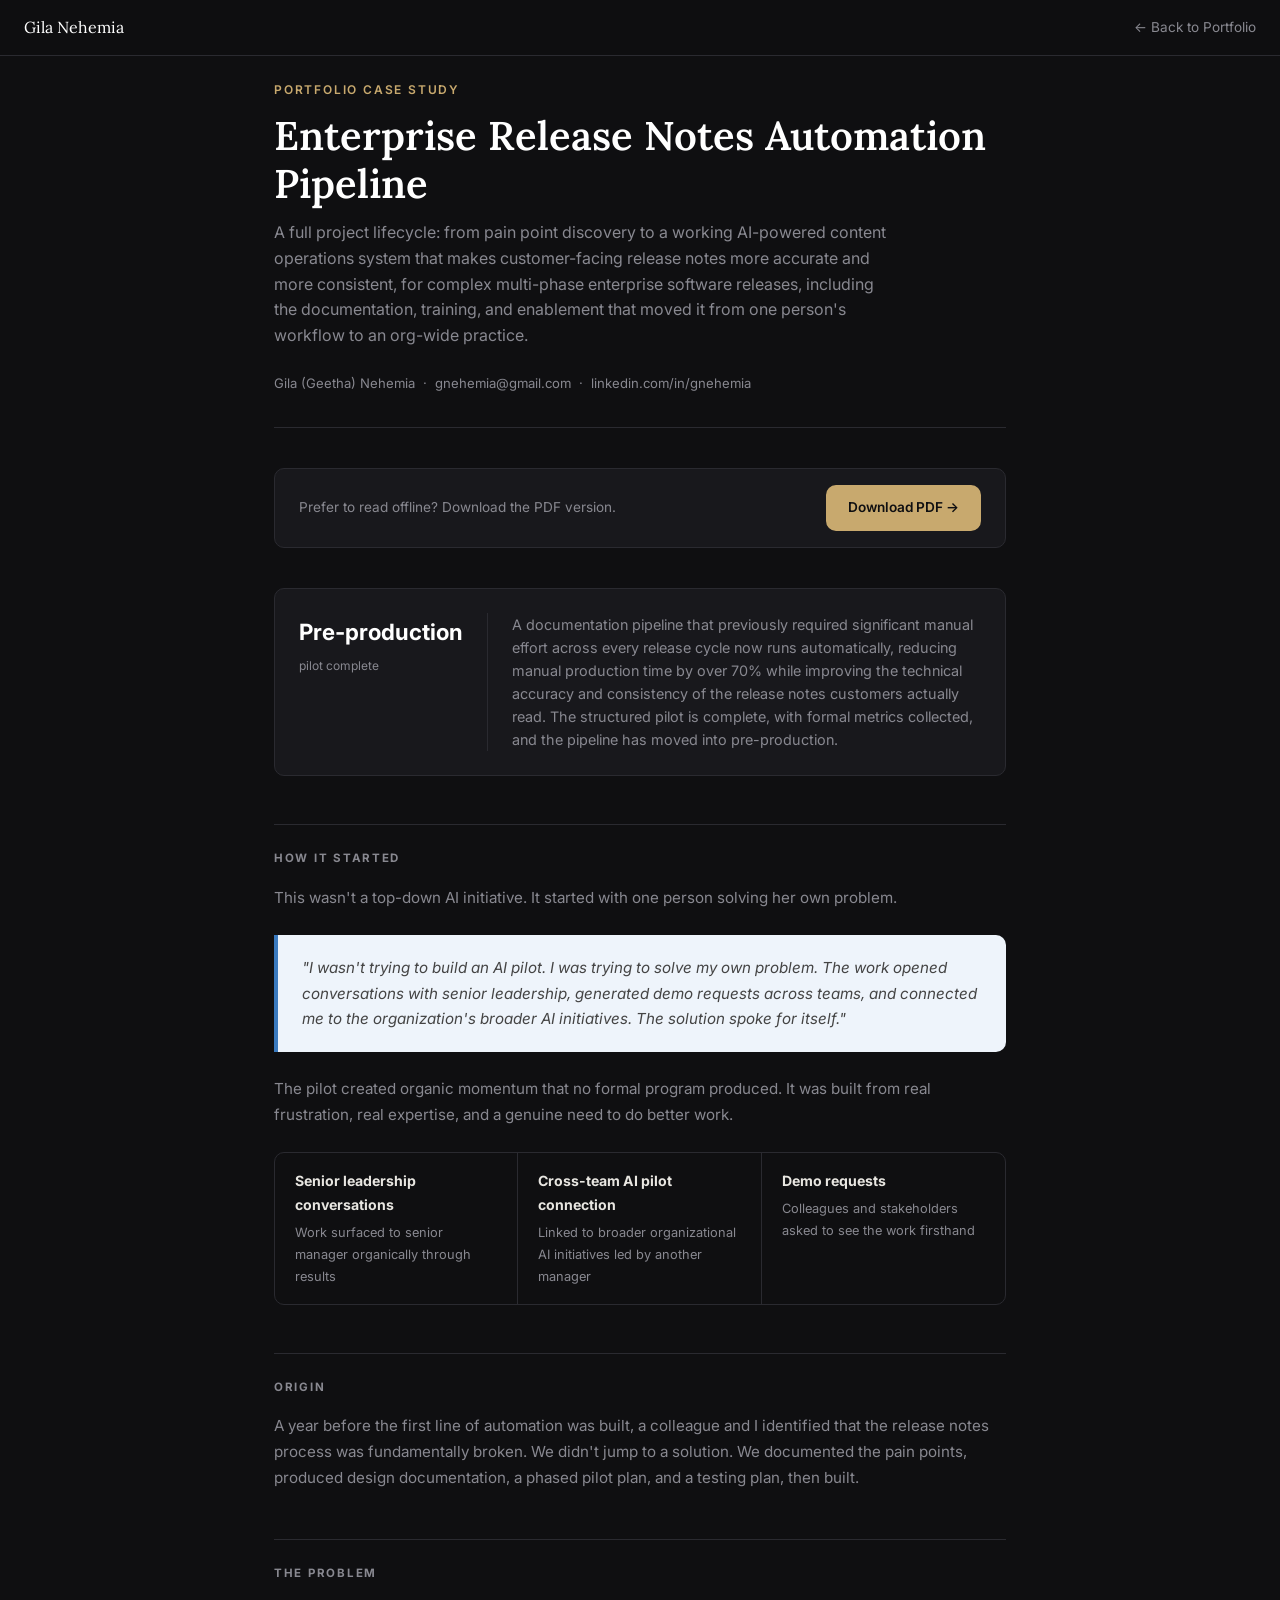
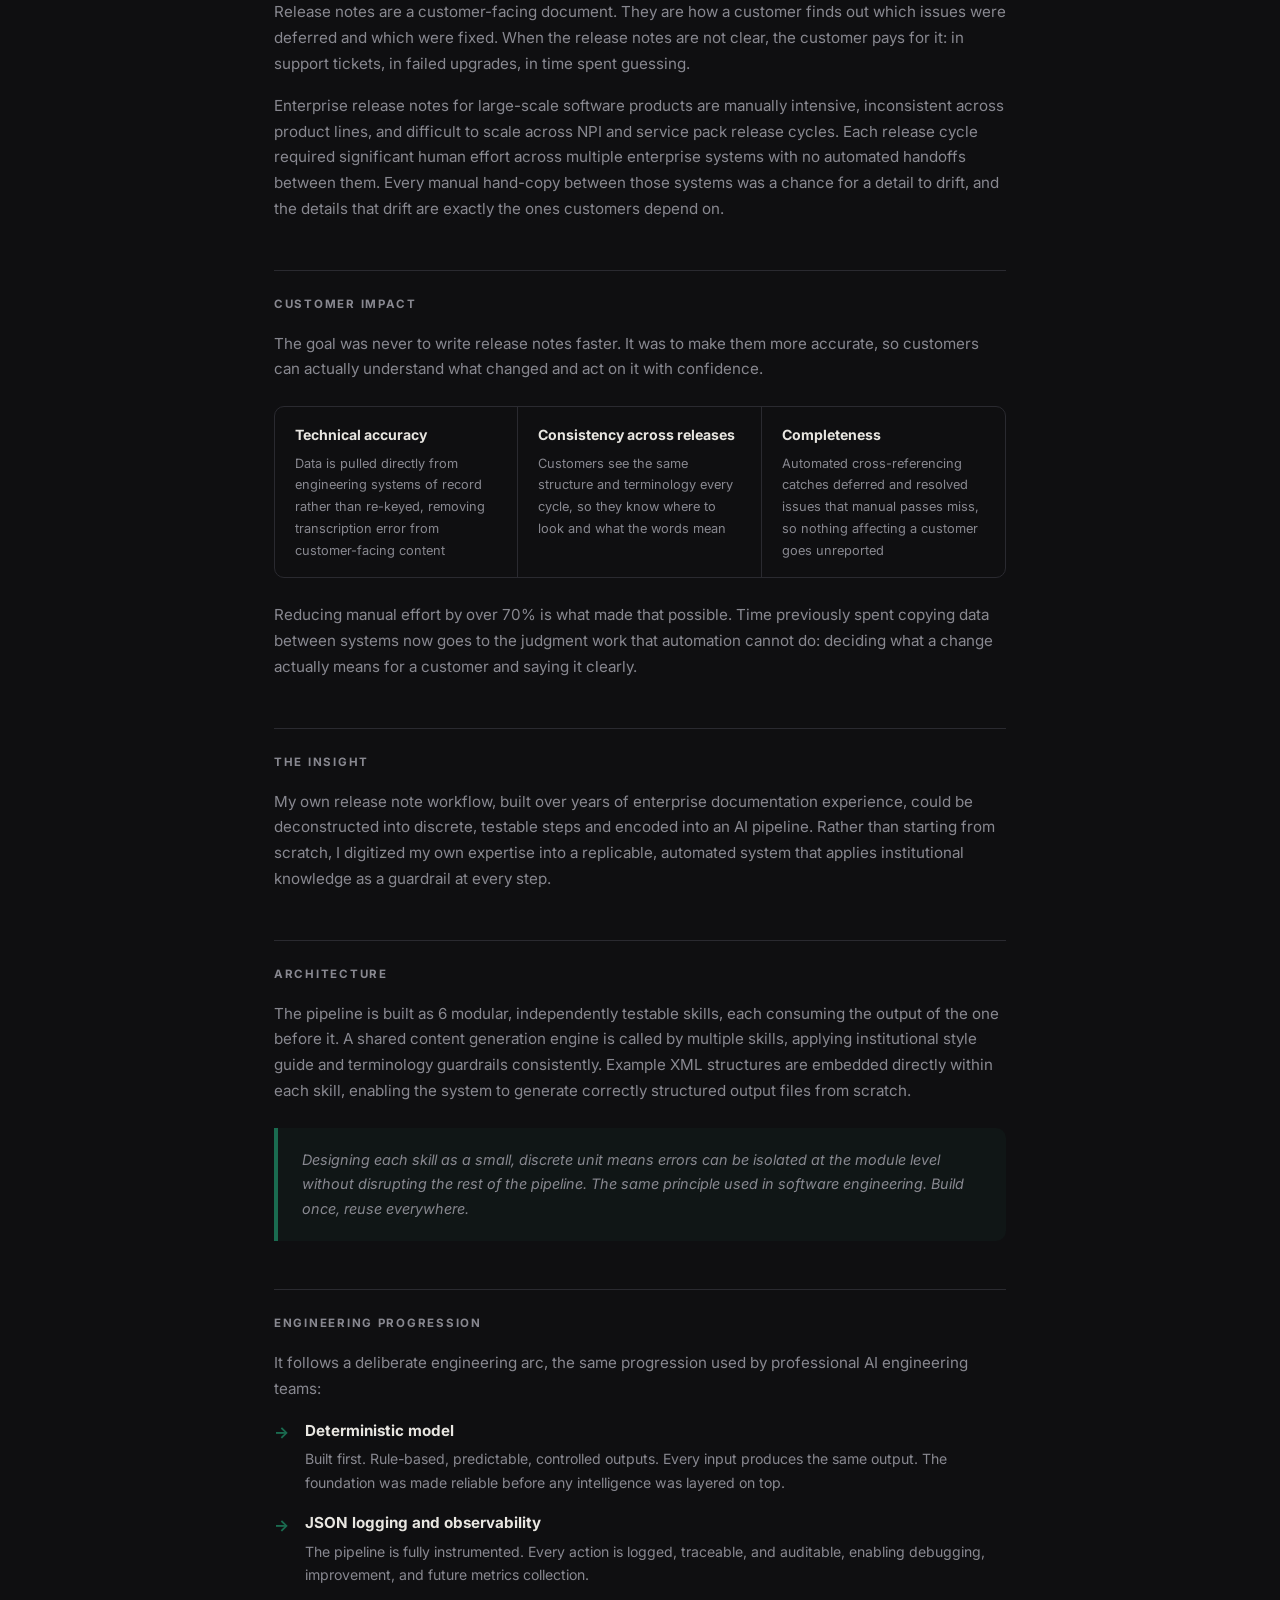
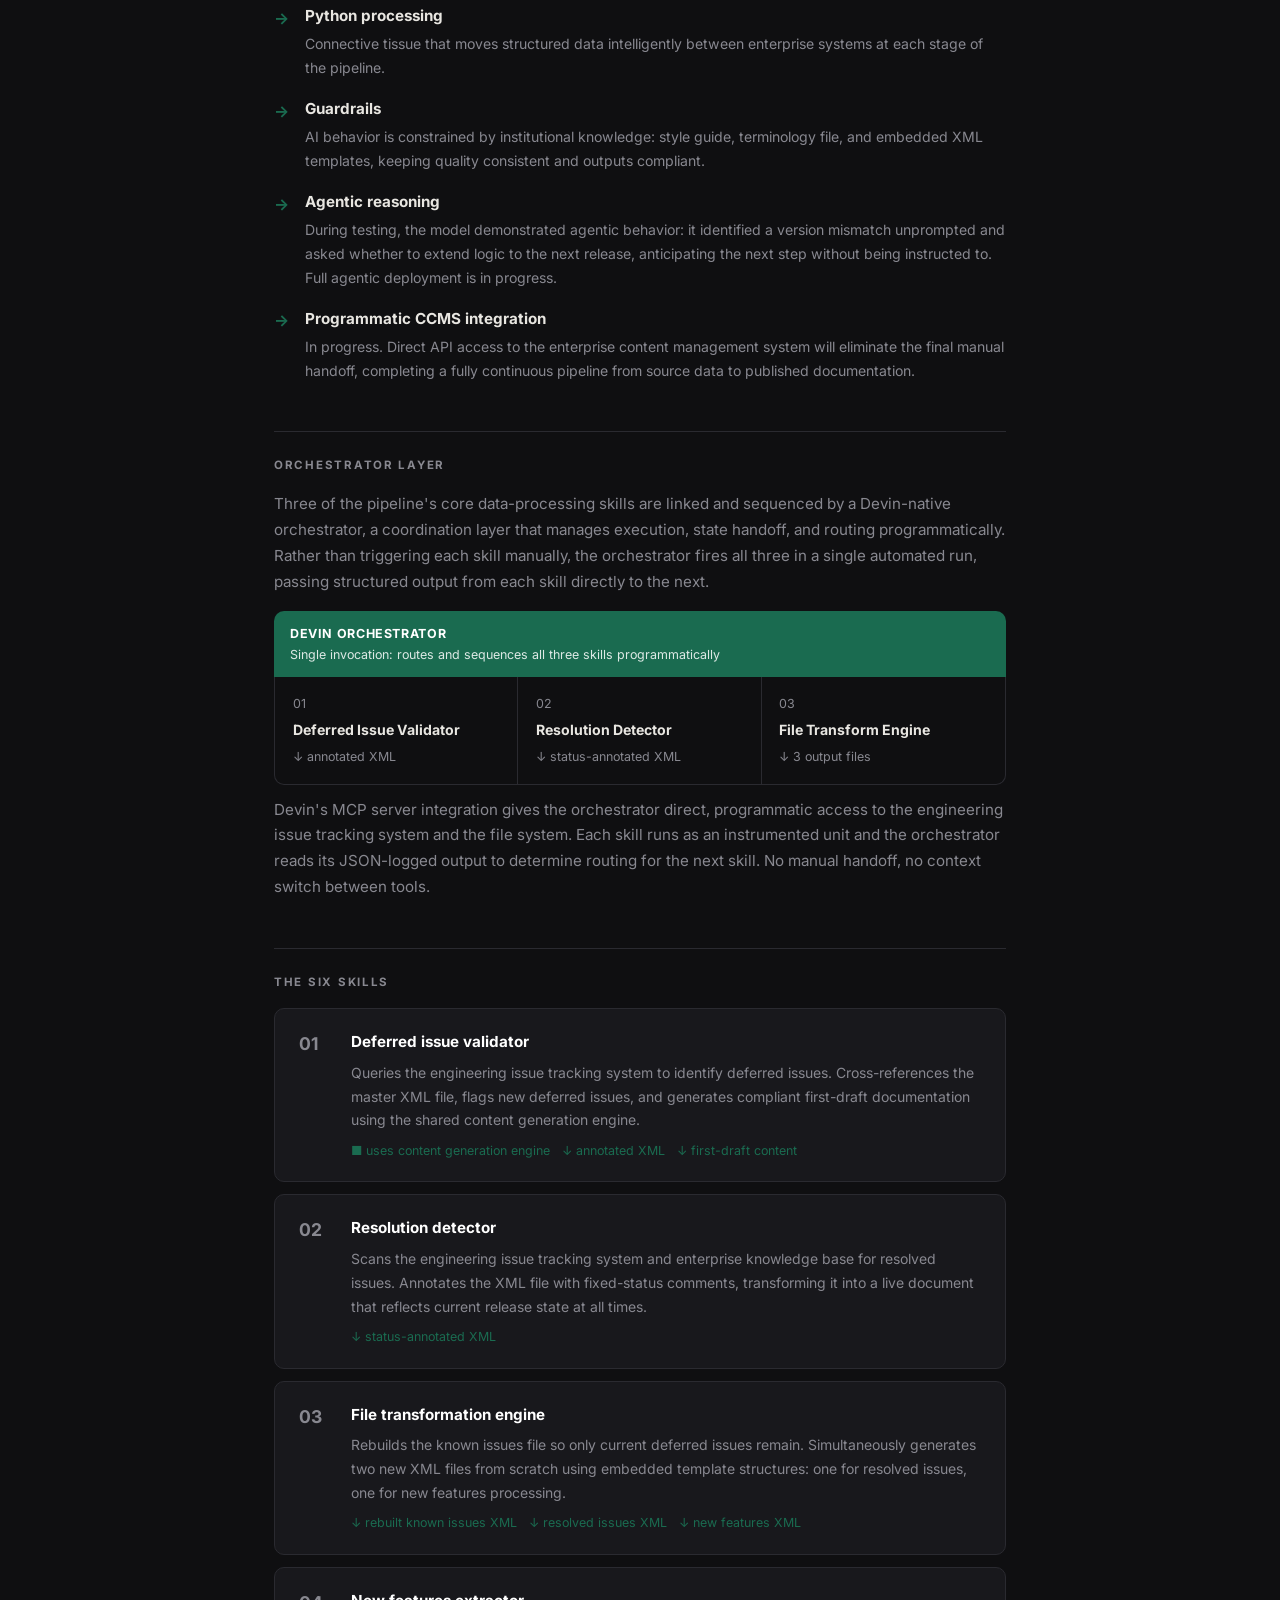
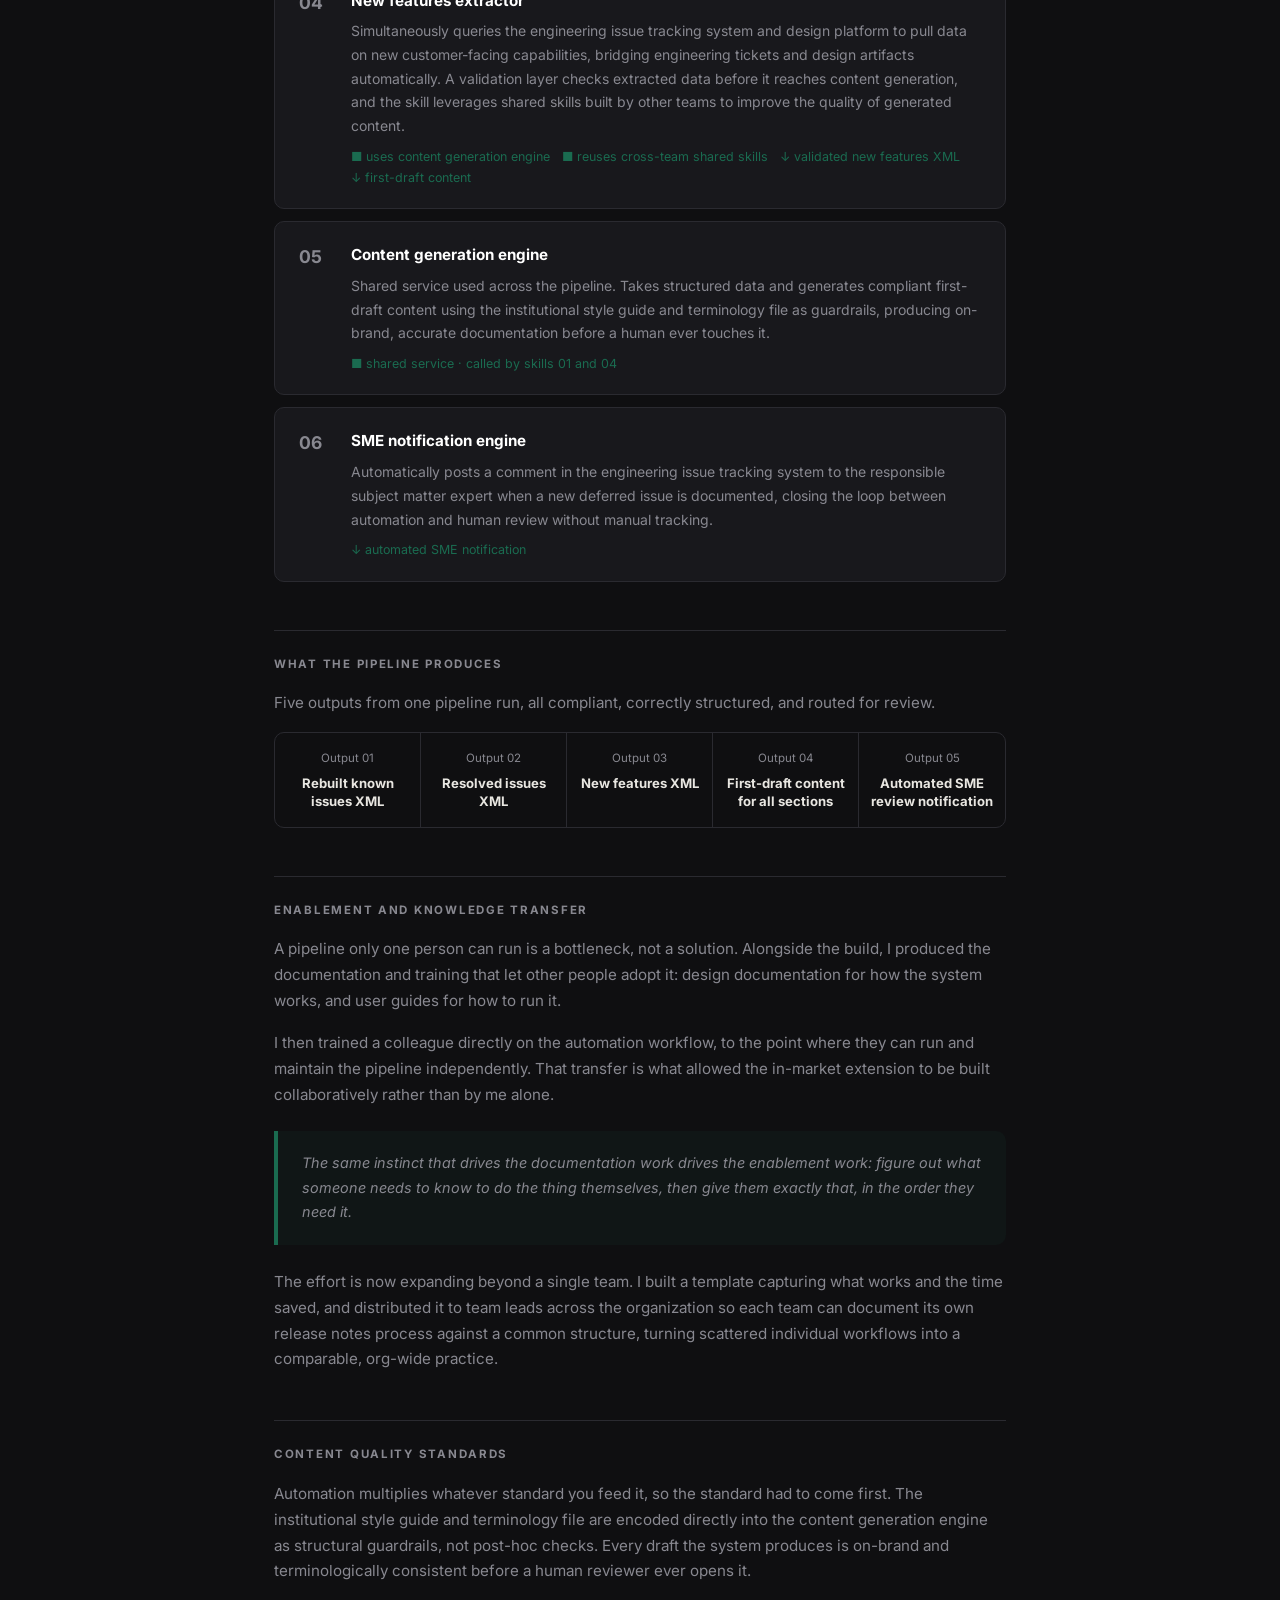
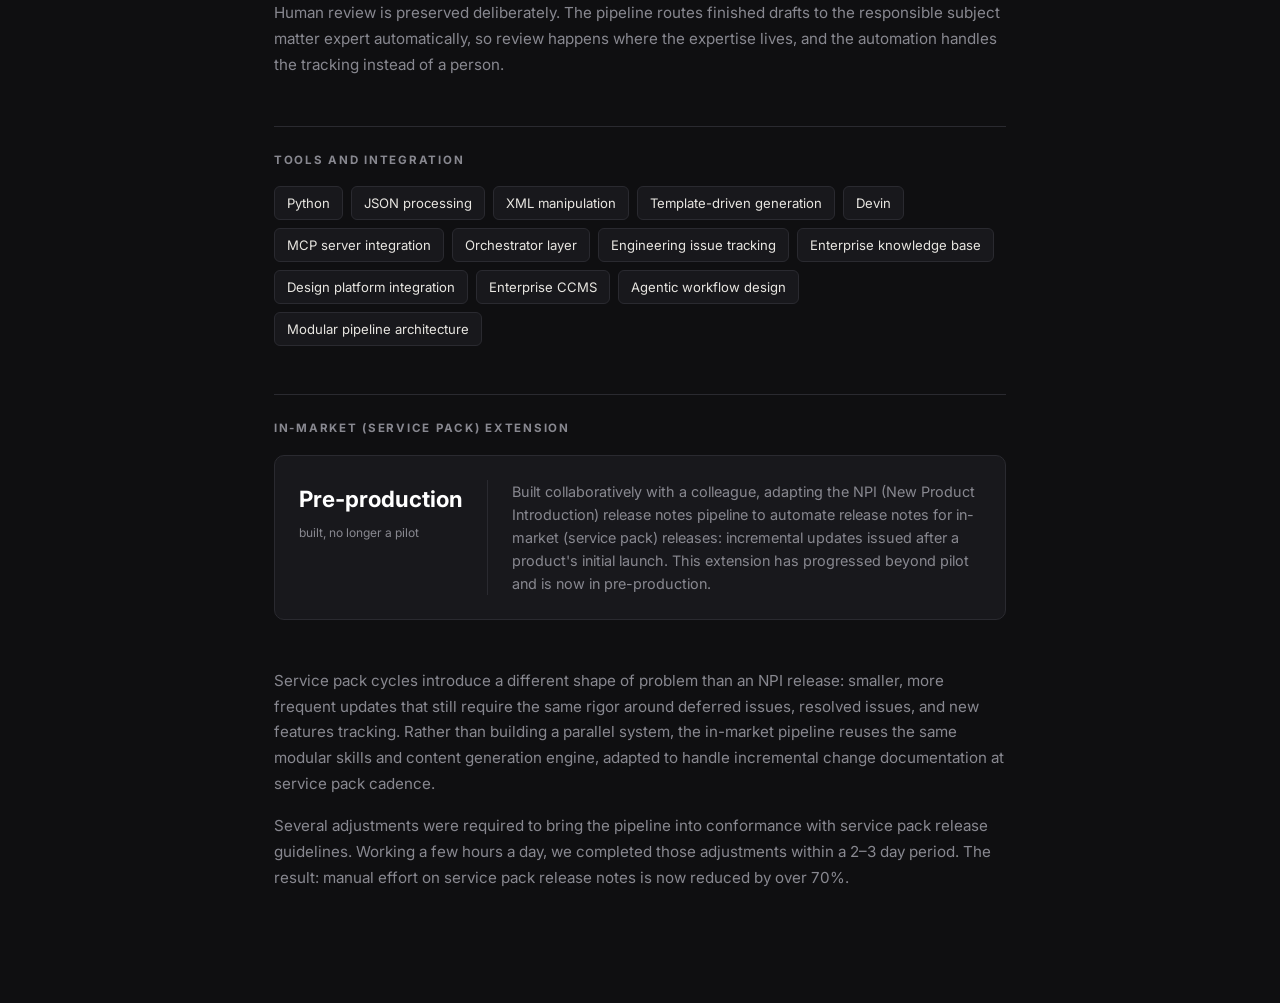
==== commit 0e0e1421: "Reframe case study around customer impact and enablement - Add Customer Impact section (accuracy, co" ====
--- a/case-study.html
+++ b/case-study.html
@@ -395,7 +395,10 @@
       <h1 class="cs-title">Enterprise Release Notes Automation Pipeline</h1>
       <p class="cs-subtitle">
         A full project lifecycle: from pain point discovery to a working AI-powered
-        content operations system, for complex multi-phase software and hardware releases.
+        content operations system that makes customer-facing release notes more accurate
+        and more consistent, for complex multi-phase enterprise software releases,
+        including the documentation, training, and enablement that moved it from one
+        person's workflow to an org-wide practice.
       </p>
       <p class="cs-meta">
         Gila (Geetha) Nehemia &nbsp;·&nbsp;
@@ -419,8 +422,9 @@
       <div class="status-desc">
         A documentation pipeline that previously required significant manual effort
         across every release cycle now runs automatically, reducing manual production
-        time by over 70%. The structured pilot is complete, with formal metrics
-        collected, and the pipeline has moved into pre-production.
+        time by over 70% while improving the technical accuracy and consistency of
+        the release notes customers actually read. The structured pilot is complete,
+        with formal metrics collected, and the pipeline has moved into pre-production.
       </div>
     </div>
 
@@ -471,10 +475,46 @@
       <hr />
       <span class="section-label">The Problem</span>
       <p>
+        Release notes are a customer-facing document. They are how a customer finds out which
+        issues were deferred and which were fixed. When the release notes are not clear, the
+        customer pays for it: in support tickets, in failed upgrades, in time spent guessing.
+      </p>
+      <p>
         Enterprise release notes for large-scale software products are manually intensive,
-        inconsistent across product lines, and difficult to scale across service pack releases
-        and hardware integrations. Each release cycle required significant human effort across
-        multiple enterprise systems with no automated handoffs between them.
+        inconsistent across product lines, and difficult to scale across NPI and service pack
+        release cycles. Each release cycle required significant human effort across
+        multiple enterprise systems with no automated handoffs between them. Every manual
+        hand-copy between those systems was a chance for a detail to drift, and the details
+        that drift are exactly the ones customers depend on.
+      </p>
+    </div>
+
+    <!-- CUSTOMER IMPACT -->
+    <div class="section">
+      <hr />
+      <span class="section-label">Customer Impact</span>
+      <p>
+        The goal was never to write release notes faster. It was to make them more accurate,
+        so customers can actually understand what changed and act on it with confidence.
+      </p>
+      <div class="grid-3">
+        <div class="grid-3-cell">
+          <strong>Technical accuracy</strong>
+          <p>Data is pulled directly from engineering systems of record rather than re-keyed, removing transcription error from customer-facing content</p>
+        </div>
+        <div class="grid-3-cell">
+          <strong>Consistency across releases</strong>
+          <p>Customers see the same structure and terminology every cycle, so they know where to look and what the words mean</p>
+        </div>
+        <div class="grid-3-cell">
+          <strong>Completeness</strong>
+          <p>Automated cross-referencing catches deferred and resolved issues that manual passes miss, so nothing affecting a customer goes unreported</p>
+        </div>
+      </div>
+      <p>
+        Reducing manual effort by over 70% is what made that possible. Time previously spent
+        copying data between systems now goes to the judgment work that automation cannot do:
+        deciding what a change actually means for a customer and saying it clearly.
       </p>
     </div>
 
@@ -632,8 +672,8 @@
           <div class="skill-num">04</div>
           <div class="skill-content">
             <strong>New features extractor</strong>
-            <p>Simultaneously queries the engineering issue tracking system and design platform to pull feature data, bridging engineering tickets and design artifacts automatically. Passes structured data to the content generation engine for compliant first-draft content.</p>
-            <div class="skill-tags">■ uses content generation engine &nbsp; ↓ completed new features XML &nbsp; ↓ first-draft content</div>
+            <p>Simultaneously queries the engineering issue tracking system and design platform to pull data on new customer-facing capabilities, bridging engineering tickets and design artifacts automatically. A validation layer checks extracted data before it reaches content generation, and the skill leverages shared skills built by other teams to improve the quality of generated content.</p>
+            <div class="skill-tags">■ uses content generation engine &nbsp; ■ reuses cross-team shared skills &nbsp; ↓ validated new features XML &nbsp; ↓ first-draft content</div>
           </div>
         </div>
         <div class="skill-card">
@@ -682,6 +722,51 @@
           <strong>Automated SME review notification</strong>
         </div>
       </div>
+    </div>
+
+    <!-- ENABLEMENT -->
+    <div class="section">
+      <hr />
+      <span class="section-label">Enablement and Knowledge Transfer</span>
+      <p>
+        A pipeline only one person can run is a bottleneck, not a solution. Alongside the
+        build, I produced the documentation and training that let other people adopt it:
+        design documentation for how the system works, and user guides for how to run it.
+      </p>
+      <p>
+        I then trained a colleague directly on the automation workflow, to the point where
+        they can run and maintain the pipeline independently. That transfer is what allowed
+        the in-market extension to be built collaboratively rather than by me alone.
+      </p>
+      <div class="green-quote">
+        The same instinct that drives the documentation work drives the enablement work:
+        figure out what someone needs to know to do the thing themselves, then give them
+        exactly that, in the order they need it.
+      </div>
+      <p>
+        The effort is now expanding beyond a single team. I built a template capturing what
+        works and the time saved, and distributed it to team leads across the organization
+        so each team can document its own release notes process against a common structure,
+        turning scattered individual workflows into a comparable, org-wide practice.
+      </p>
+    </div>
+
+    <!-- CONTENT QUALITY -->
+    <div class="section">
+      <hr />
+      <span class="section-label">Content Quality Standards</span>
+      <p>
+        Automation multiplies whatever standard you feed it, so the standard had to come
+        first. The institutional style guide and terminology file are encoded directly into
+        the content generation engine as structural guardrails, not post-hoc checks. Every
+        draft the system produces is on-brand and terminologically consistent before a human
+        reviewer ever opens it.
+      </p>
+      <p>
+        Human review is preserved deliberately. The pipeline routes finished drafts to the
+        responsible subject matter expert automatically, so review happens where the
+        expertise lives, and the automation handles the tracking instead of a person.
+      </p>
     </div>
 
     <!-- TOOLS -->
@@ -715,14 +800,15 @@
           <span>built, no longer a pilot</span>
         </div>
         <div class="status-desc">
-          Built collaboratively with a colleague, adapting the full release notes pipeline to
+          Built collaboratively with a colleague, adapting the NPI (New Product Introduction)
+          release notes pipeline to
           automate release notes for in-market (service pack) releases: incremental updates
           issued after a product's initial launch. This extension has progressed beyond pilot
           and is now in pre-production.
         </div>
       </div>
       <p>
-        Service pack cycles introduce a different shape of problem than a full release: smaller,
+        Service pack cycles introduce a different shape of problem than an NPI release: smaller,
         more frequent updates that still require the same rigor around deferred issues, resolved
         issues, and new features tracking. Rather than building a parallel system, the in-market
         pipeline reuses the same modular skills and content generation engine, adapted to handle
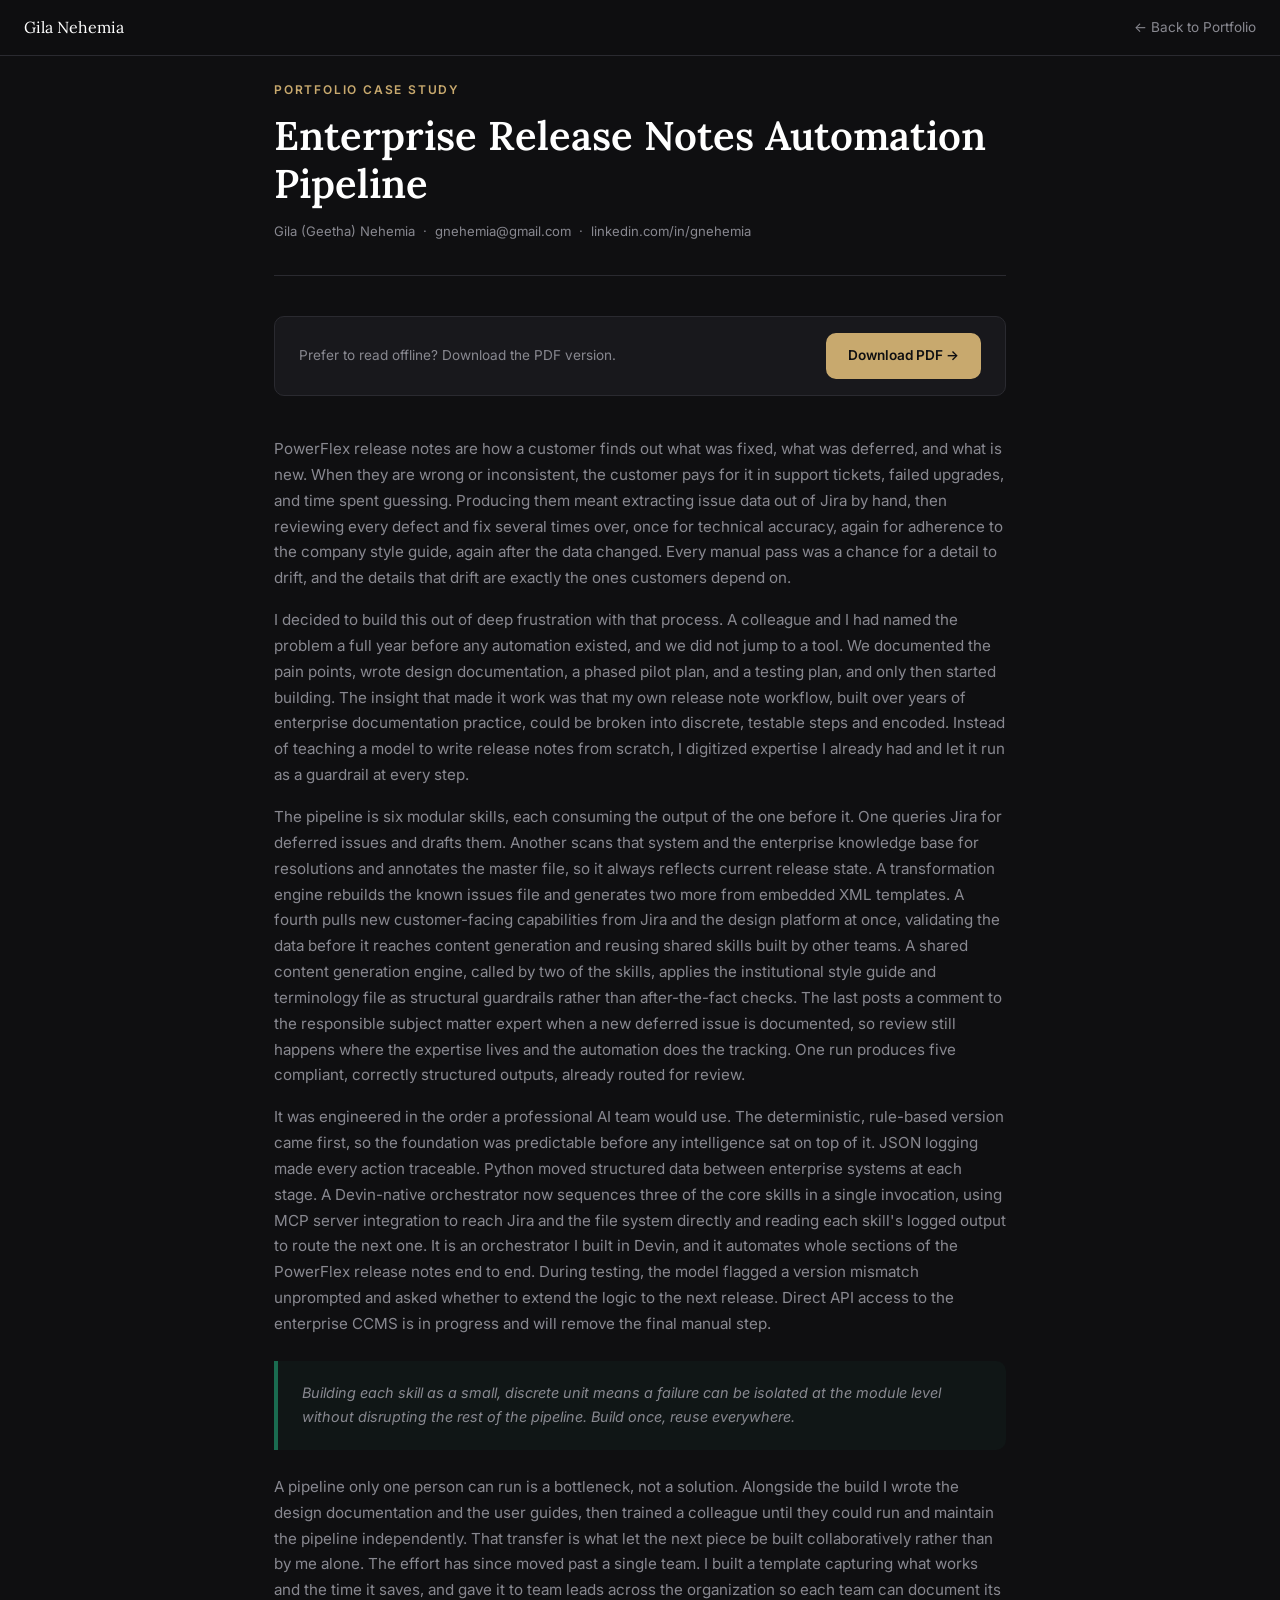
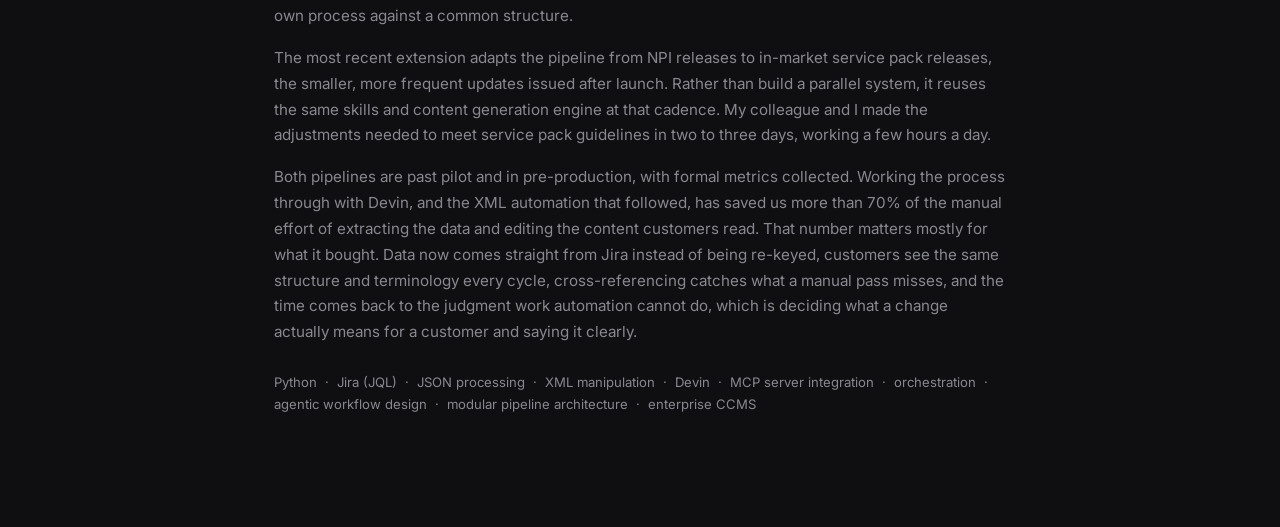
==== commit d3760e21: "Rewrite case study as a one-page narrative Replace the sectioned layout (status box, skill cards, or" ====
--- a/case-study.html
+++ b/case-study.html
@@ -371,6 +371,46 @@
     .btn:hover { background: transparent; border: 2px solid var(--accent); color: var(--accent); text-decoration: none; }
     .btn { border: 2px solid var(--accent); }
 
+    /* ── Print / PDF ── */
+    @media print {
+      :root {
+        --bg:      #ffffff;
+        --surface: #fafafa;
+        --border:  #dddde2;
+        --text:    #1a1a1a;
+        --muted:   #55555f;
+        --accent:  #8a6d2f;
+      }
+      @page { size: letter; margin: 0.5in 0.65in; }
+      html { font-size: 12.3px; }
+      body { background: #fff; color: #1a1a1a; line-height: 1.45; }
+      .cs-header { margin-bottom: 0.9rem; padding-bottom: 0.6rem; }
+      .cs-label { font-size: 7.5pt; margin-bottom: 0.25rem; }
+      .cs-title { font-size: 17pt; margin-bottom: 0.35rem; }
+      .cs-meta { font-size: 8.2pt; }
+      .section p { margin-bottom: 0.55rem; }
+      .green-quote { padding: 0.55rem 0.9rem; margin: 0.65rem 0; font-size: 9.2pt; line-height: 1.45; }
+      .nav, .download-bar { display: none !important; }
+      .page { max-width: none; padding: 0; }
+      a { color: #1a1a1a; text-decoration: none; }
+      .cs-title, h2, .skill-content strong, .status-badge strong,
+      .grid-3-cell strong, .orch-skill strong, .output-cell strong,
+      .prog-content strong { color: #111 !important; }
+      .cs-label, .section-label { color: #6a6a75 !important; }
+      p, .status-desc, .cs-subtitle { color: #33333a !important; }
+      blockquote { background: #eef4fb !important; color: #333 !important; }
+      .green-quote { background: #f0f7f4 !important; color: #2a4a40 !important; }
+      .orch-header { background: #1a6b50 !important; -webkit-print-color-adjust: exact; print-color-adjust: exact; }
+      .tool-tag, .skill-card, .status-box, .outcome-box { background: #fafafa !important; }
+      .section { margin-bottom: 1.3rem; }
+      .skill-card, .status-box, .grid-3, .orch-skills, .outputs,
+      .prog-item, .orch-header + .orch-skills { page-break-inside: avoid; }
+      .orch-header { page-break-after: avoid; }
+      blockquote, .green-quote { page-break-inside: avoid; }
+      h2, .section-label { page-break-after: avoid; }
+      * { -webkit-print-color-adjust: exact; print-color-adjust: exact; }
+    }
+
     @media (max-width: 640px) {
       .grid-3, .orch-skills, .outputs { grid-template-columns: 1fr; }
       .grid-3-cell, .orch-skill, .output-cell { border-right: none; border-bottom: 1px solid var(--border); }
@@ -389,17 +429,9 @@
 
   <div class="page">
 
-    <!-- HEADER -->
     <header class="cs-header">
       <span class="cs-label">Portfolio Case Study</span>
       <h1 class="cs-title">Enterprise Release Notes Automation Pipeline</h1>
-      <p class="cs-subtitle">
-        A full project lifecycle: from pain point discovery to a working AI-powered
-        content operations system that makes customer-facing release notes more accurate
-        and more consistent, for complex multi-phase enterprise software releases,
-        including the documentation, training, and enablement that moved it from one
-        person's workflow to an org-wide practice.
-      </p>
       <p class="cs-meta">
         Gila (Geetha) Nehemia &nbsp;·&nbsp;
         <a href="mailto:gnehemia@gmail.com">gnehemia@gmail.com</a> &nbsp;·&nbsp;
@@ -407,418 +439,93 @@
       </p>
     </header>
 
-    <!-- DOWNLOAD BAR -->
     <div class="download-bar">
       <p>Prefer to read offline? Download the PDF version.</p>
       <a href="Gila_Nehemia_Case_Study.pdf" class="btn" target="_blank">Download PDF →</a>
     </div>
 
-    <!-- STATUS -->
-    <div class="status-box">
-      <div class="status-badge">
-        <strong>Pre-production</strong>
-        <span>pilot complete</span>
-      </div>
-      <div class="status-desc">
-        A documentation pipeline that previously required significant manual effort
-        across every release cycle now runs automatically, reducing manual production
-        time by over 70% while improving the technical accuracy and consistency of
-        the release notes customers actually read. The structured pilot is complete,
-        with formal metrics collected, and the pipeline has moved into pre-production.
-      </div>
-    </div>
-
-    <!-- HOW IT STARTED -->
     <div class="section">
-      <hr />
-      <span class="section-label">How It Started</span>
-      <p>This wasn't a top-down AI initiative. It started with one person solving her own problem.</p>
-      <blockquote>
-        "I wasn't trying to build an AI pilot. I was trying to solve my own problem. The work
-        opened conversations with senior leadership, generated demo requests across teams, and
-        connected me to the organization's broader AI initiatives. The solution spoke for itself."
-      </blockquote>
       <p>
-        The pilot created organic momentum that no formal program produced. It was built from
-        real frustration, real expertise, and a genuine need to do better work.
-      </p>
-      <div class="grid-3">
-        <div class="grid-3-cell">
-          <strong>Senior leadership conversations</strong>
-          <p>Work surfaced to senior manager organically through results</p>
-        </div>
-        <div class="grid-3-cell">
-          <strong>Cross-team AI pilot connection</strong>
-          <p>Linked to broader organizational AI initiatives led by another manager</p>
-        </div>
-        <div class="grid-3-cell">
-          <strong>Demo requests</strong>
-          <p>Colleagues and stakeholders asked to see the work firsthand</p>
-        </div>
-      </div>
-    </div>
-
-    <!-- ORIGIN -->
-    <div class="section">
-      <hr />
-      <span class="section-label">Origin</span>
+        PowerFlex release notes are how a customer finds out what was fixed, what was deferred,
+        and what is new. When they are wrong or inconsistent, the customer pays for it in support
+        tickets, failed upgrades, and time spent guessing. Producing them meant extracting issue
+        data out of Jira by hand, then reviewing every defect and fix several times over, once for
+        technical accuracy, again for adherence to the company style guide, again after the data
+        changed. Every manual pass was a chance for a detail to drift, and the details that drift
+        are exactly the ones customers depend on.
+      </p>
       <p>
-        A year before the first line of automation was built, a colleague and I identified
-        that the release notes process was fundamentally broken. We didn't jump to a solution.
-        We documented the pain points, produced design documentation, a phased pilot plan, and
-        a testing plan, then built.
-      </p>
-    </div>
-
-    <!-- THE PROBLEM -->
-    <div class="section">
-      <hr />
-      <span class="section-label">The Problem</span>
+        I decided to build this out of deep frustration with that process. A colleague and I had
+        named the problem a full year before any automation existed, and we did not jump to a tool.
+        We documented the pain points, wrote design documentation, a phased pilot plan, and a
+        testing plan, and only then started building. The insight that made it work was that my own
+        release note workflow, built over years of enterprise documentation practice, could be
+        broken into discrete, testable steps and encoded. Instead of teaching a model to write
+        release notes from scratch, I digitized expertise I already had and let it run as a
+        guardrail at every step.
+      </p>
       <p>
-        Release notes are a customer-facing document. They are how a customer finds out which
-        issues were deferred and which were fixed. When the release notes are not clear, the
-        customer pays for it: in support tickets, in failed upgrades, in time spent guessing.
+        The pipeline is six modular skills, each consuming the output of the one before it. One
+        queries Jira for deferred issues and drafts them. Another
+        scans that system and the enterprise knowledge base for resolutions and annotates the master
+        file, so it always reflects current release state. A transformation engine rebuilds the known
+        issues file and generates two more from embedded XML templates. A fourth pulls new
+        customer-facing capabilities from Jira and the design platform at once,
+        validating the data before it reaches content generation and reusing shared skills built by
+        other teams. A shared content generation engine, called by two of the skills, applies the
+        institutional style guide and terminology file as structural guardrails rather than
+        after-the-fact checks. The last posts a comment to the responsible subject matter expert when
+        a new deferred issue is documented, so review still happens where the expertise lives and the
+        automation does the tracking. One run produces five compliant, correctly structured outputs,
+        already routed for review.
       </p>
       <p>
-        Enterprise release notes for large-scale software products are manually intensive,
-        inconsistent across product lines, and difficult to scale across NPI and service pack
-        release cycles. Each release cycle required significant human effort across
-        multiple enterprise systems with no automated handoffs between them. Every manual
-        hand-copy between those systems was a chance for a detail to drift, and the details
-        that drift are exactly the ones customers depend on.
-      </p>
-    </div>
-
-    <!-- CUSTOMER IMPACT -->
-    <div class="section">
-      <hr />
-      <span class="section-label">Customer Impact</span>
-      <p>
-        The goal was never to write release notes faster. It was to make them more accurate,
-        so customers can actually understand what changed and act on it with confidence.
-      </p>
-      <div class="grid-3">
-        <div class="grid-3-cell">
-          <strong>Technical accuracy</strong>
-          <p>Data is pulled directly from engineering systems of record rather than re-keyed, removing transcription error from customer-facing content</p>
-        </div>
-        <div class="grid-3-cell">
-          <strong>Consistency across releases</strong>
-          <p>Customers see the same structure and terminology every cycle, so they know where to look and what the words mean</p>
-        </div>
-        <div class="grid-3-cell">
-          <strong>Completeness</strong>
-          <p>Automated cross-referencing catches deferred and resolved issues that manual passes miss, so nothing affecting a customer goes unreported</p>
-        </div>
+        It was engineered in the order a professional AI team would use. The deterministic,
+        rule-based version came first, so the foundation was predictable before any intelligence sat
+        on top of it. JSON logging made every action traceable. Python moved structured data between
+        enterprise systems at each stage. A Devin-native orchestrator now sequences three of the core
+        skills in a single invocation, using MCP server integration to reach Jira and the file
+        system directly and reading each skill's logged output to route the next one. It is an
+        orchestrator I built in Devin, and it automates whole sections of the PowerFlex release
+        notes end to end. During
+        testing, the model flagged a version mismatch unprompted and asked whether to extend the
+        logic to the next release. Direct API access to the enterprise CCMS is in progress and will
+        remove the final manual step.
+      </p>
+      <div class="green-quote">
+        Building each skill as a small, discrete unit means a failure can be isolated at the module
+        level without disrupting the rest of the pipeline. Build once, reuse everywhere.
       </div>
       <p>
-        Reducing manual effort by over 70% is what made that possible. Time previously spent
-        copying data between systems now goes to the judgment work that automation cannot do:
-        deciding what a change actually means for a customer and saying it clearly.
-      </p>
-    </div>
-
-    <!-- THE INSIGHT -->
-    <div class="section">
-      <hr />
-      <span class="section-label">The Insight</span>
+        A pipeline only one person can run is a bottleneck, not a solution. Alongside the build I
+        wrote the design documentation and the user guides, then trained a colleague until they could
+        run and maintain the pipeline independently. That transfer is what let the next piece be
+        built collaboratively rather than by me alone. The effort has since moved past a single
+        team. I built a template capturing what works and the time it saves, and gave it to team
+        leads across the organization so each team can document its own process against a common
+        structure.
+      </p>
+      <p id="in-market">
+        The most recent extension adapts the pipeline from NPI releases to in-market service pack
+        releases, the smaller, more frequent updates issued after launch. Rather than build a
+        parallel system, it reuses the same skills and content generation engine at that cadence. My
+        colleague and I made the adjustments needed to meet service pack guidelines in two to three
+        days, working a few hours a day.
+      </p>
       <p>
-        My own release note workflow, built over years of enterprise documentation experience,
-        could be deconstructed into discrete, testable steps and encoded into an AI pipeline.
-        Rather than starting from scratch, I digitized my own expertise into a replicable,
-        automated system that applies institutional knowledge as a guardrail at every step.
-      </p>
-    </div>
-
-    <!-- ARCHITECTURE -->
-    <div class="section">
-      <hr />
-      <span class="section-label">Architecture</span>
-      <p>
-        The pipeline is built as 6 modular, independently testable skills, each consuming
-        the output of the one before it. A shared content generation engine is called by
-        multiple skills, applying institutional style guide and terminology guardrails
-        consistently. Example XML structures are embedded directly within each skill, enabling
-        the system to generate correctly structured output files from scratch.
-      </p>
-      <div class="green-quote">
-        Designing each skill as a small, discrete unit means errors can be isolated at the
-        module level without disrupting the rest of the pipeline. The same principle used in
-        software engineering. Build once, reuse everywhere.
-      </div>
-    </div>
-
-    <!-- ENGINEERING PROGRESSION -->
-    <div class="section">
-      <hr />
-      <span class="section-label">Engineering Progression</span>
-      <p>It follows a deliberate engineering arc, the same progression used by professional AI engineering teams:</p>
-      <div class="progression">
-        <div class="prog-item">
-          <span class="prog-arrow">→</span>
-          <div class="prog-content">
-            <strong>Deterministic model</strong>
-            <p>Built first. Rule-based, predictable, controlled outputs. Every input produces the same output. The foundation was made reliable before any intelligence was layered on top.</p>
-          </div>
-        </div>
-        <div class="prog-item">
-          <span class="prog-arrow">→</span>
-          <div class="prog-content">
-            <strong>JSON logging and observability</strong>
-            <p>The pipeline is fully instrumented. Every action is logged, traceable, and auditable, enabling debugging, improvement, and future metrics collection.</p>
-          </div>
-        </div>
-        <div class="prog-item">
-          <span class="prog-arrow">→</span>
-          <div class="prog-content">
-            <strong>Python processing</strong>
-            <p>Connective tissue that moves structured data intelligently between enterprise systems at each stage of the pipeline.</p>
-          </div>
-        </div>
-        <div class="prog-item">
-          <span class="prog-arrow">→</span>
-          <div class="prog-content">
-            <strong>Guardrails</strong>
-            <p>AI behavior is constrained by institutional knowledge: style guide, terminology file, and embedded XML templates, keeping quality consistent and outputs compliant.</p>
-          </div>
-        </div>
-        <div class="prog-item">
-          <span class="prog-arrow">→</span>
-          <div class="prog-content">
-            <strong>Agentic reasoning</strong>
-            <p>During testing, the model demonstrated agentic behavior: it identified a version mismatch unprompted and asked whether to extend logic to the next release, anticipating the next step without being instructed to. Full agentic deployment is in progress.</p>
-          </div>
-        </div>
-        <div class="prog-item">
-          <span class="prog-arrow">→</span>
-          <div class="prog-content">
-            <strong>Programmatic CCMS integration</strong>
-            <p>In progress. Direct API access to the enterprise content management system will eliminate the final manual handoff, completing a fully continuous pipeline from source data to published documentation.</p>
-          </div>
-        </div>
-      </div>
-    </div>
-
-    <!-- ORCHESTRATOR LAYER -->
-    <div class="section">
-      <hr />
-      <span class="section-label">Orchestrator Layer</span>
-      <p>
-        Three of the pipeline's core data-processing skills are linked and sequenced by a
-        Devin-native orchestrator, a coordination layer that manages execution, state
-        handoff, and routing programmatically. Rather than triggering each skill manually,
-        the orchestrator fires all three in a single automated run, passing structured output
-        from each skill directly to the next.
-      </p>
-      <div class="orch-header">
-        <strong>DEVIN ORCHESTRATOR</strong>
-        <span>Single invocation: routes and sequences all three skills programmatically</span>
-      </div>
-      <div class="orch-skills">
-        <div class="orch-skill">
-          <div class="num">01</div>
-          <strong>Deferred Issue Validator</strong>
-          <div class="out">↓ annotated XML</div>
-        </div>
-        <div class="orch-skill">
-          <div class="num">02</div>
-          <strong>Resolution Detector</strong>
-          <div class="out">↓ status-annotated XML</div>
-        </div>
-        <div class="orch-skill">
-          <div class="num">03</div>
-          <strong>File Transform Engine</strong>
-          <div class="out">↓ 3 output files</div>
-        </div>
-      </div>
-      <p>
-        Devin's MCP server integration gives the orchestrator direct, programmatic access
-        to the engineering issue tracking system and the file system. Each skill runs as an
-        instrumented unit and the orchestrator reads its JSON-logged output to determine
-        routing for the next skill. No manual handoff, no context switch between tools.
-      </p>
-    </div>
-
-    <!-- THE SIX SKILLS -->
-    <div class="section">
-      <hr />
-      <span class="section-label">The Six Skills</span>
-      <div class="skill-cards">
-        <div class="skill-card">
-          <div class="skill-num">01</div>
-          <div class="skill-content">
-            <strong>Deferred issue validator</strong>
-            <p>Queries the engineering issue tracking system to identify deferred issues. Cross-references the master XML file, flags new deferred issues, and generates compliant first-draft documentation using the shared content generation engine.</p>
-            <div class="skill-tags">■ uses content generation engine &nbsp; ↓ annotated XML &nbsp; ↓ first-draft content</div>
-          </div>
-        </div>
-        <div class="skill-card">
-          <div class="skill-num">02</div>
-          <div class="skill-content">
-            <strong>Resolution detector</strong>
-            <p>Scans the engineering issue tracking system and enterprise knowledge base for resolved issues. Annotates the XML file with fixed-status comments, transforming it into a live document that reflects current release state at all times.</p>
-            <div class="skill-tags">↓ status-annotated XML</div>
-          </div>
-        </div>
-        <div class="skill-card">
-          <div class="skill-num">03</div>
-          <div class="skill-content">
-            <strong>File transformation engine</strong>
-            <p>Rebuilds the known issues file so only current deferred issues remain. Simultaneously generates two new XML files from scratch using embedded template structures: one for resolved issues, one for new features processing.</p>
-            <div class="skill-tags">↓ rebuilt known issues XML &nbsp; ↓ resolved issues XML &nbsp; ↓ new features XML</div>
-          </div>
-        </div>
-        <div class="skill-card">
-          <div class="skill-num">04</div>
-          <div class="skill-content">
-            <strong>New features extractor</strong>
-            <p>Simultaneously queries the engineering issue tracking system and design platform to pull data on new customer-facing capabilities, bridging engineering tickets and design artifacts automatically. A validation layer checks extracted data before it reaches content generation, and the skill leverages shared skills built by other teams to improve the quality of generated content.</p>
-            <div class="skill-tags">■ uses content generation engine &nbsp; ■ reuses cross-team shared skills &nbsp; ↓ validated new features XML &nbsp; ↓ first-draft content</div>
-          </div>
-        </div>
-        <div class="skill-card">
-          <div class="skill-num">05</div>
-          <div class="skill-content">
-            <strong>Content generation engine</strong>
-            <p>Shared service used across the pipeline. Takes structured data and generates compliant first-draft content using the institutional style guide and terminology file as guardrails, producing on-brand, accurate documentation before a human ever touches it.</p>
-            <div class="skill-tags">■ shared service · called by skills 01 and 04</div>
-          </div>
-        </div>
-        <div class="skill-card">
-          <div class="skill-num">06</div>
-          <div class="skill-content">
-            <strong>SME notification engine</strong>
-            <p>Automatically posts a comment in the engineering issue tracking system to the responsible subject matter expert when a new deferred issue is documented, closing the loop between automation and human review without manual tracking.</p>
-            <div class="skill-tags">↓ automated SME notification</div>
-          </div>
-        </div>
-      </div>
-    </div>
-
-    <!-- WHAT THE PIPELINE PRODUCES -->
-    <div class="section">
-      <hr />
-      <span class="section-label">What the Pipeline Produces</span>
-      <p>Five outputs from one pipeline run, all compliant, correctly structured, and routed for review.</p>
-      <div class="outputs">
-        <div class="output-cell">
-          <span class="out-label">Output 01</span>
-          <strong>Rebuilt known issues XML</strong>
-        </div>
-        <div class="output-cell">
-          <span class="out-label">Output 02</span>
-          <strong>Resolved issues XML</strong>
-        </div>
-        <div class="output-cell">
-          <span class="out-label">Output 03</span>
-          <strong>New features XML</strong>
-        </div>
-        <div class="output-cell">
-          <span class="out-label">Output 04</span>
-          <strong>First-draft content for all sections</strong>
-        </div>
-        <div class="output-cell">
-          <span class="out-label">Output 05</span>
-          <strong>Automated SME review notification</strong>
-        </div>
-      </div>
-    </div>
-
-    <!-- ENABLEMENT -->
-    <div class="section">
-      <hr />
-      <span class="section-label">Enablement and Knowledge Transfer</span>
-      <p>
-        A pipeline only one person can run is a bottleneck, not a solution. Alongside the
-        build, I produced the documentation and training that let other people adopt it:
-        design documentation for how the system works, and user guides for how to run it.
-      </p>
-      <p>
-        I then trained a colleague directly on the automation workflow, to the point where
-        they can run and maintain the pipeline independently. That transfer is what allowed
-        the in-market extension to be built collaboratively rather than by me alone.
-      </p>
-      <div class="green-quote">
-        The same instinct that drives the documentation work drives the enablement work:
-        figure out what someone needs to know to do the thing themselves, then give them
-        exactly that, in the order they need it.
-      </div>
-      <p>
-        The effort is now expanding beyond a single team. I built a template capturing what
-        works and the time saved, and distributed it to team leads across the organization
-        so each team can document its own release notes process against a common structure,
-        turning scattered individual workflows into a comparable, org-wide practice.
-      </p>
-    </div>
-
-    <!-- CONTENT QUALITY -->
-    <div class="section">
-      <hr />
-      <span class="section-label">Content Quality Standards</span>
-      <p>
-        Automation multiplies whatever standard you feed it, so the standard had to come
-        first. The institutional style guide and terminology file are encoded directly into
-        the content generation engine as structural guardrails, not post-hoc checks. Every
-        draft the system produces is on-brand and terminologically consistent before a human
-        reviewer ever opens it.
-      </p>
-      <p>
-        Human review is preserved deliberately. The pipeline routes finished drafts to the
-        responsible subject matter expert automatically, so review happens where the
-        expertise lives, and the automation handles the tracking instead of a person.
-      </p>
-    </div>
-
-    <!-- TOOLS -->
-    <div class="section">
-      <hr />
-      <span class="section-label">Tools and Integration</span>
-      <div class="tools">
-        <span class="tool-tag">Python</span>
-        <span class="tool-tag">JSON processing</span>
-        <span class="tool-tag">XML manipulation</span>
-        <span class="tool-tag">Template-driven generation</span>
-        <span class="tool-tag">Devin</span>
-        <span class="tool-tag">MCP server integration</span>
-        <span class="tool-tag">Orchestrator layer</span>
-        <span class="tool-tag">Engineering issue tracking</span>
-        <span class="tool-tag">Enterprise knowledge base</span>
-        <span class="tool-tag">Design platform integration</span>
-        <span class="tool-tag">Enterprise CCMS</span>
-        <span class="tool-tag">Agentic workflow design</span>
-        <span class="tool-tag">Modular pipeline architecture</span>
-      </div>
-    </div>
-
-    <!-- IN-MARKET EXTENSION -->
-    <div class="section" id="in-market">
-      <hr />
-      <span class="section-label">In-Market (Service Pack) Extension</span>
-      <div class="status-box">
-        <div class="status-badge">
-          <strong>Pre-production</strong>
-          <span>built, no longer a pilot</span>
-        </div>
-        <div class="status-desc">
-          Built collaboratively with a colleague, adapting the NPI (New Product Introduction)
-          release notes pipeline to
-          automate release notes for in-market (service pack) releases: incremental updates
-          issued after a product's initial launch. This extension has progressed beyond pilot
-          and is now in pre-production.
-        </div>
-      </div>
-      <p>
-        Service pack cycles introduce a different shape of problem than an NPI release: smaller,
-        more frequent updates that still require the same rigor around deferred issues, resolved
-        issues, and new features tracking. Rather than building a parallel system, the in-market
-        pipeline reuses the same modular skills and content generation engine, adapted to handle
-        incremental change documentation at service pack cadence.
-      </p>
-      <p>
-        Several adjustments were required to bring the pipeline into conformance with service
-        pack release guidelines. Working a few hours a day, we completed those adjustments within
-        a 2&ndash;3 day period. The result: manual effort on service pack release notes is now
-        reduced by over 70%.
+        Both pipelines are past pilot and in pre-production, with formal metrics collected. Working
+        the process through with Devin, and the XML automation that followed, has saved us more than
+        70% of the manual effort of extracting the data and editing the content customers read. That
+        number matters mostly for what it bought. Data now comes straight from Jira instead of being
+        re-keyed, customers see the same structure and terminology every cycle, cross-referencing
+        catches what a manual pass misses, and the time comes back to the judgment work automation
+        cannot do, which is deciding what a change actually means for a customer and saying it
+        clearly.
+      </p>
+      <p class="cs-meta" style="margin-top:1.6rem;">
+        Python &nbsp;·&nbsp; Jira (JQL) &nbsp;·&nbsp; JSON processing &nbsp;·&nbsp; XML manipulation &nbsp;·&nbsp; Devin
+        &nbsp;·&nbsp; MCP server integration &nbsp;·&nbsp; orchestration &nbsp;·&nbsp; agentic
+        workflow design &nbsp;·&nbsp; modular pipeline architecture &nbsp;·&nbsp; enterprise CCMS
       </p>
     </div>
 
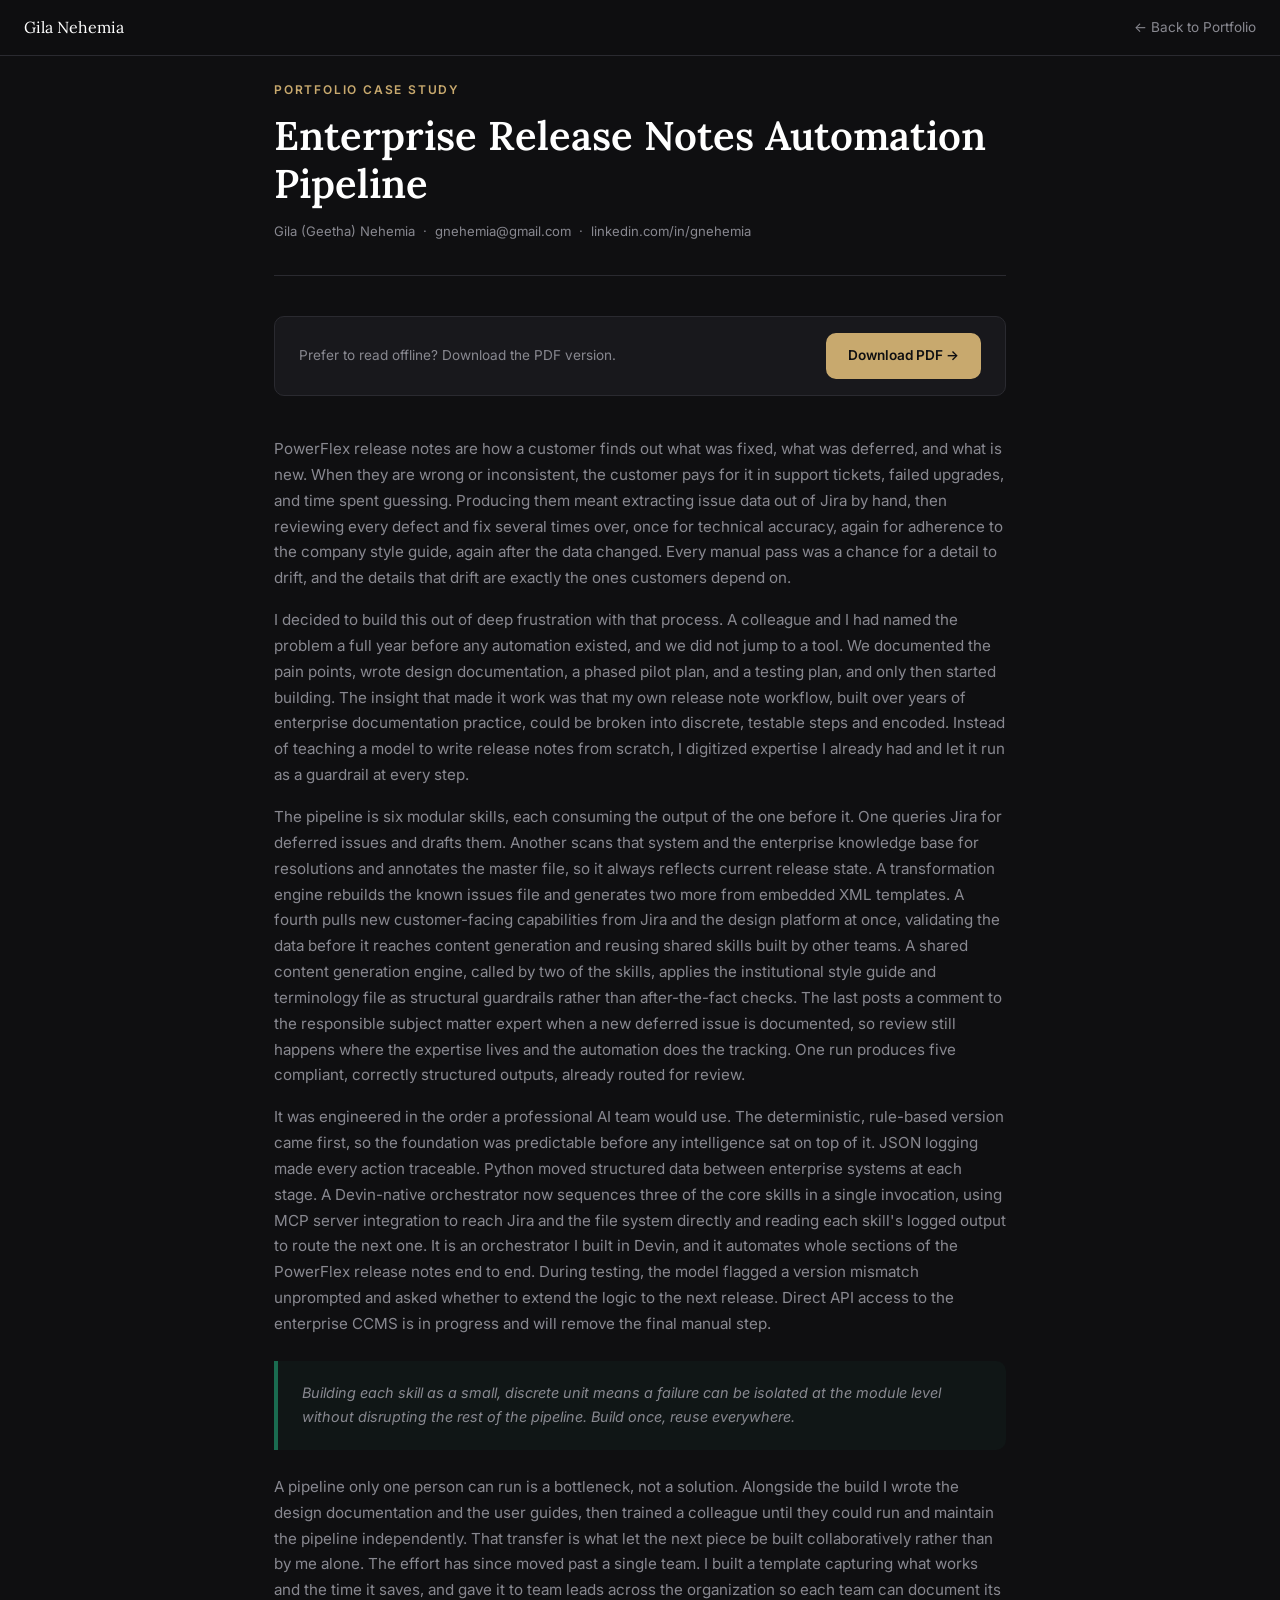
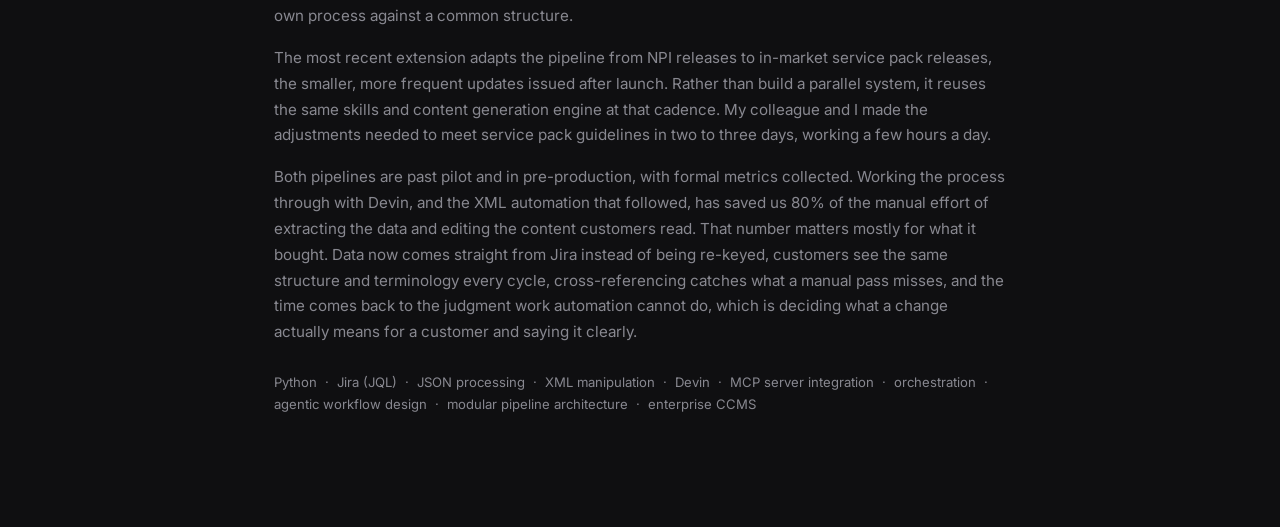
==== commit e085191b: "Update release notes automation metric from 70% to 80% Updates the manual-effort reduction figure on" ====
--- a/case-study.html
+++ b/case-study.html
@@ -514,8 +514,8 @@
       </p>
       <p>
         Both pipelines are past pilot and in pre-production, with formal metrics collected. Working
-        the process through with Devin, and the XML automation that followed, has saved us more than
-        70% of the manual effort of extracting the data and editing the content customers read. That
+        the process through with Devin, and the XML automation that followed, has saved us 80% of the
+        manual effort of extracting the data and editing the content customers read. That
         number matters mostly for what it bought. Data now comes straight from Jira instead of being
         re-keyed, customers see the same structure and terminology every cycle, cross-referencing
         catches what a manual pass misses, and the time comes back to the judgment work automation
